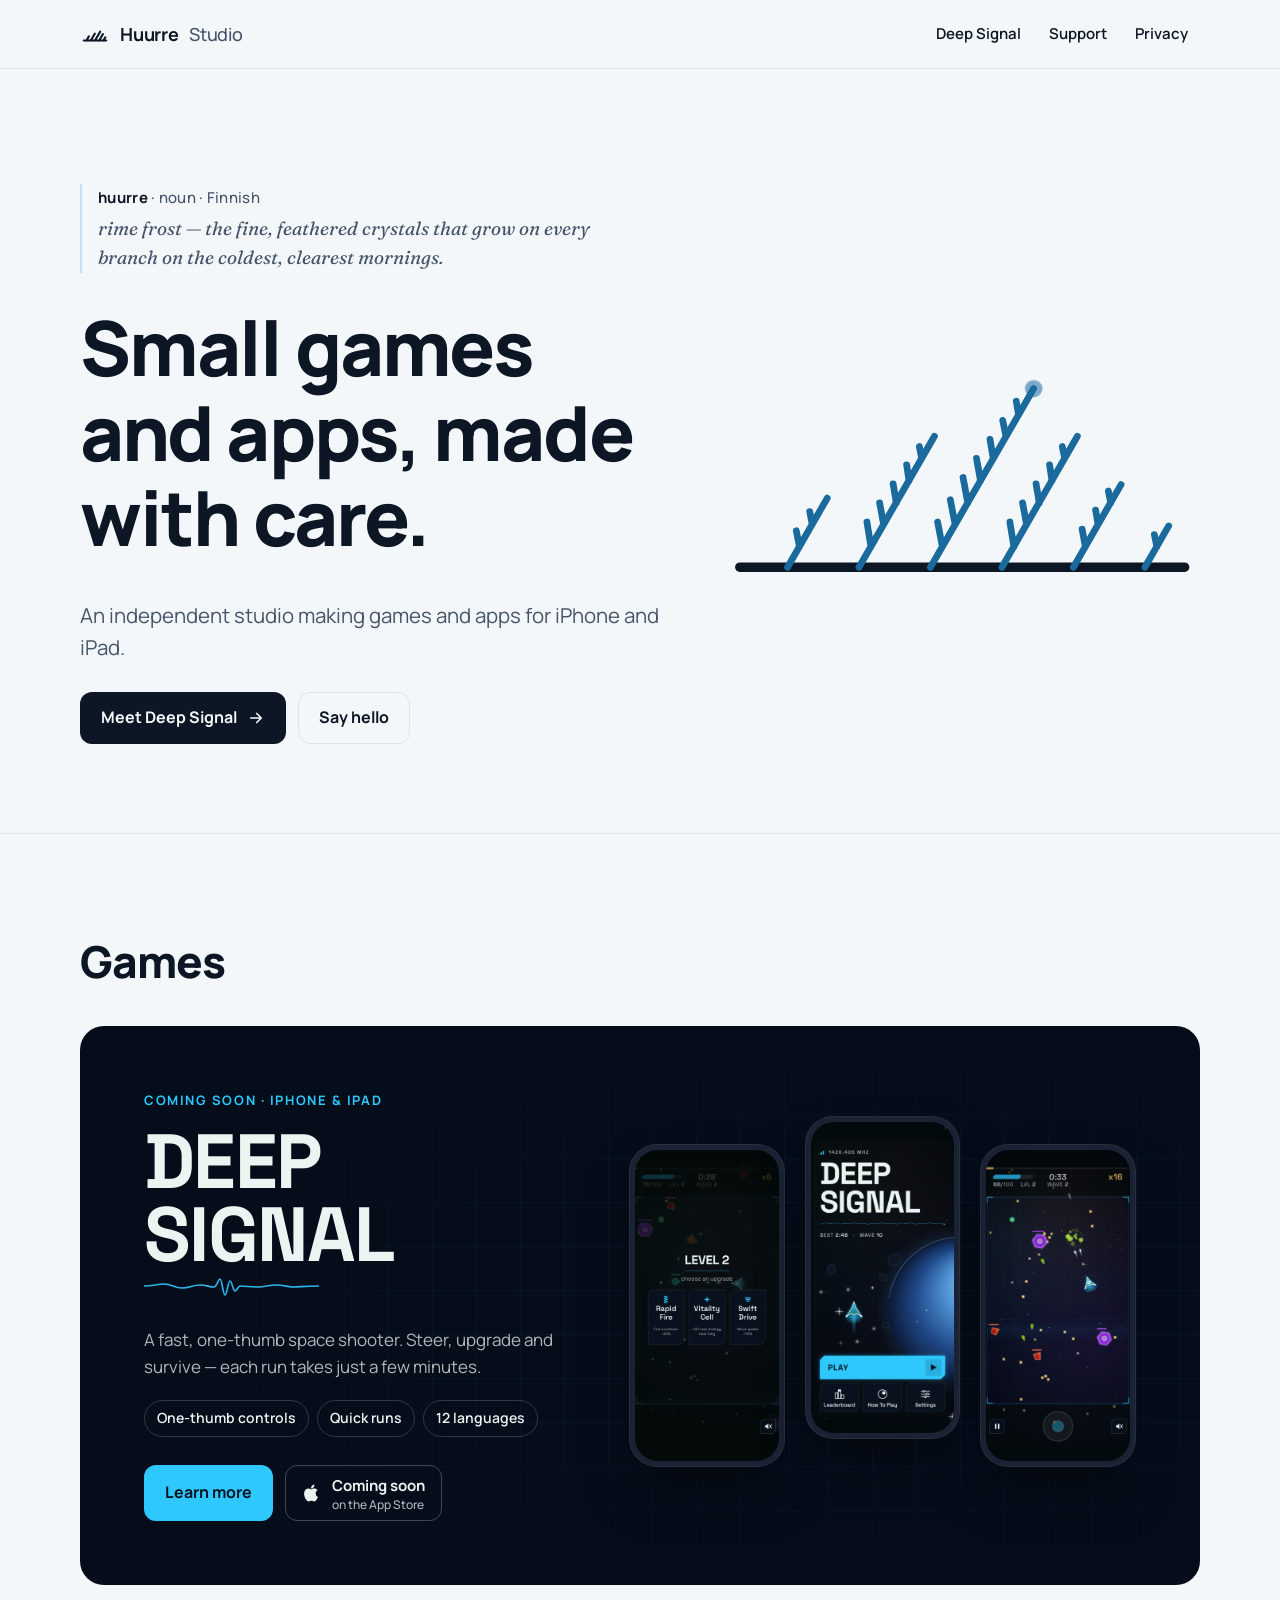
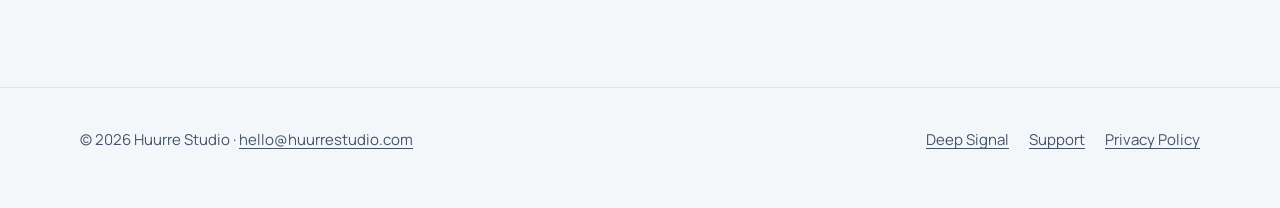
==== index.html @ c137371a "First version of the website." ====
<!doctype html>
<html lang="en">
<head>
<meta charset="utf-8">
<meta name="viewport" content="width=device-width, initial-scale=1">
<title>Huurre Studio — small games and apps, made with care</title>
<meta name="description" content="Huurre Studio is an independent studio making focused, polished games and apps for iPhone and iPad. Our first game, Deep Signal, is coming soon to the App Store.">
<link rel="canonical" href="https://huurrestudio.com/">
<meta property="og:type" content="website">
<meta property="og:title" content="Huurre Studio">
<meta property="og:description" content="Small games and apps, made with care.">
<meta property="og:url" content="https://huurrestudio.com/">
<meta property="og:image" content="https://huurrestudio.com/assets/og-image.png">
<meta name="twitter:card" content="summary_large_image">
<meta name="theme-color" content="#F4F7F9" media="(prefers-color-scheme: light)">
<meta name="theme-color" content="#0A111B" media="(prefers-color-scheme: dark)">
<link rel="icon" href="/favicon.svg" type="image/svg+xml">
<link rel="apple-touch-icon" href="/apple-touch-icon.png">
<link rel="preconnect" href="https://fonts.googleapis.com">
<link rel="preconnect" href="https://fonts.gstatic.com" crossorigin>
<link href="https://fonts.googleapis.com/css2?family=Fraunces:ital,opsz,wght@1,9..144,400&family=Manrope:wght@400;500;600;700;800&family=Space+Grotesk:wght@700&display=swap" rel="stylesheet">
<link rel="stylesheet" href="/assets/site.css">
</head>
<body>
<a class="skip" href="#main">Skip to content</a>

<header class="site-header">
  <div class="wrap">
    <a class="brand" href="/" aria-label="Huurre Studio, home">
      <svg viewBox="0 0 64 64" fill="none" stroke="currentColor" stroke-width="4.5" stroke-linecap="round" aria-hidden="true"><path d="M8 46H56M14 46 19 37M23 46 31.5 31.3M32 46 43 27M41 46 49 32.1M50 46 54 39.1"/></svg>
      Huurre <span>Studio</span>
    </a>
    <nav class="nav" aria-label="Main">
      <a href="/deep-signal/">Deep Signal</a>
      <a href="/support/">Support</a>
      <a href="/privacy/">Privacy</a>
    </nav>
  </div>
</header>

<main id="main">
  <div class="hero">
    <div class="wrap">
      <div>
        <div class="definition">
          <div class="term">huurre <em>· noun · Finnish</em></div>
          <p>rime frost — the fine, feathered crystals that grow on every branch on the coldest, clearest mornings.</p>
        </div>
        <h1>Small games and apps, made with care.</h1>
        <p class="lede">An independent studio making games and apps for iPhone and iPad.</p>
        <div class="btns">
          <a class="btn btn-primary" href="/deep-signal/">Meet Deep Signal
            <svg viewBox="0 0 24 24" fill="none" stroke="currentColor" stroke-width="2.2" stroke-linecap="round" stroke-linejoin="round" aria-hidden="true"><path d="M5 12h14M13 6l6 6-6 6"/></svg>
          </a>
          <a class="btn btn-ghost" href="mailto:hello@huurrestudio.com">Say hello</a>
        </div>
      </div>
      <div class="hero-art" aria-hidden="true">
        <svg viewBox="2 16 60 33" fill="none" stroke-width="0.85" stroke-linecap="round">
          <path class="twig" stroke-width="1.2" d="M4 46H60"/>
          <path class="needle" d="M10 46 15.0 37.3M11.5 43.4 11.1 41.4M13.1 40.6 12.8 39.0"/>
          <path class="needle" d="M19 46 28.5 29.5M20.5 43.4 20.0 40.3M22.1 40.6 21.6 37.9M23.7 37.9 23.3 35.5M25.3 35.1 25.0 33.1M26.9 32.3 26.6 30.8"/>
          <path class="needle" d="M28 46 41.0 23.5M29.5 43.4 28.9 40.3M31.1 40.6 30.5 37.5M32.7 37.9 32.1 34.7M34.3 35.1 33.8 32.3M35.9 32.3 35.5 29.9M37.5 29.5 37.1 27.5M39.1 26.8 38.8 25.1"/>
          <path class="needle" d="M37 46 46.5 29.5M38.5 43.4 38.0 40.3M40.1 40.6 39.6 37.9M41.7 37.9 41.3 35.5M43.3 35.1 43.0 33.1M44.9 32.3 44.6 30.8"/>
          <path class="needle" d="M46 46 52.0 35.6M47.5 43.4 47.1 41.2M49.1 40.6 48.8 38.8M50.7 37.9 50.4 36.4"/>
          <path class="needle" d="M55 46 58.0 40.8M56.5 43.4 56.2 41.9"/>
          <circle class="crystal" cx="41" cy="23.5" r="1.1"/>
        </svg>
      </div>
    </div>
  </div>

  <hr class="rule">

  <section id="games" aria-labelledby="games-title">
    <div class="wrap">
      <div class="section-head">
        <h2 id="games-title">Games</h2>
      </div>

      <article class="ds" aria-labelledby="ds-title">
        <div>
          <p class="eyebrow">Coming soon · iPhone &amp; iPad</p>
          <h3 id="ds-title" class="ds-title">Deep<br>Signal</h3>
          <svg class="trace" viewBox="0 0 180 22" fill="none" stroke="currentColor" stroke-width="1.6" aria-hidden="true"><path d="M0 11c10 0 12-2 20-2s10 4 18 4 10-3 18-3 8 2 14 2c3 0 4-8 6-8s3 16 5 16 3-14 5-14 3 10 5 10 3-5 5-5c6 0 10 1 18 1s10-2 18-2 12 2 18 2 10-1 25-1" opacity=".9"/></svg>
          <p>A fast, one-thumb space shooter. Steer, upgrade and survive — each run takes just a few minutes.</p>
          <ul class="chips" aria-label="Highlights">
            <li>One-thumb controls</li>
            <li>Quick runs</li>
            <li>12 languages</li>
          </ul>
          <div class="btns">
            <a class="btn btn-primary" href="/deep-signal/">Learn more</a>
            <span class="badge-soon" role="note">
              <svg viewBox="0 0 24 24" fill="currentColor" aria-hidden="true"><path d="M16.4 12.6c0-2.6 2.1-3.8 2.2-3.9-1.2-1.8-3.1-2-3.7-2-1.6-.2-3.1.9-3.9.9-.8 0-2-.9-3.4-.9-1.7 0-3.3 1-4.2 2.6-1.8 3.1-.5 7.7 1.3 10.2.9 1.2 1.9 2.6 3.2 2.6 1.3-.1 1.8-.8 3.3-.8 1.6 0 2 .8 3.4.8 1.4 0 2.3-1.3 3.1-2.5 1-1.4 1.4-2.8 1.4-2.9-.1 0-2.7-1-2.7-4.1ZM13.9 5c.7-.9 1.2-2 1.1-3.2-1 0-2.3.7-3 1.6-.7.8-1.2 2-1.1 3.1 1.1.1 2.3-.6 3-1.5Z"/></svg>
              <span>Coming soon<small>on the App Store</small></span>
            </span>
          </div>
        </div>
        <div class="phones">
          <div class="phone"><img src="/assets/deep-signal/upgrade.jpg" width="720" height="1558" alt="Deep Signal level-up screen: choose one of three upgrades — Rapid Fire, Vitality Cell or Swift Drive." loading="lazy"></div>
          <div class="phone"><img src="/assets/deep-signal/menu.jpg" width="720" height="1558" alt="Deep Signal main menu: the title above a glowing signal trace, a ship rising past a blue planet, and a Play button."></div>
          <div class="phone"><img src="/assets/deep-signal/gameplay.jpg" width="720" height="1558" alt="Deep Signal gameplay: the player's ship firing at purple and red enemy ships, with glowing pickups, a x16 combo and the control wheel at the bottom." loading="lazy"></div>
        </div>
      </article>
    </div>
  </section>

</main>

<footer class="site-footer">
  <div class="wrap">
    <p style="margin:0">© 2026 Huurre Studio · <a href="mailto:hello@huurrestudio.com">hello@huurrestudio.com</a></p>
    <nav aria-label="Footer">
      <a href="/deep-signal/">Deep Signal</a>
      <a href="/support/">Support</a>
      <a href="/privacy/">Privacy Policy</a>
    </nav>
  </div>
</footer>
</body>
</html>
---- assets/site.css ----
/* Huurre Studio — shared styles
   Palette: frost paper, night ink, one cold-blue accent. Deep Signal
   sections switch to the game's own night/cyan palette. */

:root {
  --bg: #F4F7F9;
  --surface: #FFFFFF;
  --ink: #0C1624;
  --ink-2: #46546A;       /* ≥ 7:1 on --bg */
  --line: #DCE3EA;
  --accent: #1B6A9E;      /* links & focus, ≥ 5.5:1 on --bg */
  --frost: #BFE3F5;
  --frost-ink: #0C1624;

  --ds-bg: #060D1A;       /* Deep Signal palette */
  --ds-ink: #EAF4F1;
  --ds-dim: rgba(234, 244, 241, 0.74);
  --ds-cyan: #2EC8FF;

  --radius: 14px;
  --wrap: 1120px;
  --font: "Manrope", system-ui, -apple-system, "Segoe UI", sans-serif;
  --serif: "Fraunces", Georgia, serif;
  color-scheme: light;
}
@media (prefers-color-scheme: dark) {
  :root:not([data-theme="light"]) {
    --bg: #0A111B;
    --surface: #111A26;
    --ink: #EEF4F8;
    --ink-2: #A2B0BF;
    --line: #1F2B3A;
    --accent: #8FD0F2;
    --frost: #BFE3F5;
    --frost-ink: #0A111B;
    color-scheme: dark;
  }
}

*, *::before, *::after { box-sizing: border-box; }
html { -webkit-text-size-adjust: 100%; scroll-behavior: smooth; }
@media (prefers-reduced-motion: reduce) { html { scroll-behavior: auto; } }
body {
  margin: 0;
  background: var(--bg);
  color: var(--ink);
  font: 400 17px/1.6 var(--font);
  -webkit-font-smoothing: antialiased;
}
img { max-width: 100%; height: auto; display: block; }
a { color: var(--accent); text-underline-offset: 3px; text-decoration-thickness: 1px; }
a:hover { text-decoration-thickness: 2px; }
:focus-visible { outline: 3px solid var(--accent); outline-offset: 3px; border-radius: 4px; }

.wrap { width: min(var(--wrap), 100% - 40px); margin-inline: auto; }
.skip {
  position: absolute; left: 16px; top: -60px; z-index: 10;
  background: var(--ink); color: var(--bg); padding: 10px 14px; border-radius: 8px;
}
.skip:focus { top: 12px; }

/* ---------- header ---------- */
.site-header { border-bottom: 1px solid var(--line); }
.site-header .wrap { display: flex; align-items: center; justify-content: space-between; gap: 16px; min-height: 68px; }
.brand { display: inline-flex; align-items: center; gap: 10px; color: var(--ink); text-decoration: none; font-weight: 700; letter-spacing: -0.01em; font-size: 18px; }
.brand svg { width: 30px; height: 30px; }
.brand span { font-weight: 500; color: var(--ink-2); }
.nav { display: flex; gap: 4px; flex-wrap: wrap; }
.nav a { color: var(--ink); text-decoration: none; font-weight: 600; font-size: 15px; padding: 10px 12px; border-radius: 10px; }
.nav a:hover { background: var(--line); }
.nav a[aria-current="page"] { color: var(--accent); }
.nav { flex-wrap: nowrap; }
@media (max-width: 560px) { .brand span { display: none; } .nav { gap: 0; } .nav a { padding: 10px 7px; font-size: 14px; white-space: nowrap; } }

/* ---------- type ---------- */
h1, h2, h3 { line-height: 1.12; letter-spacing: -0.025em; margin: 0 0 0.5em; }
h1 { font-size: clamp(40px, 6.4vw, 76px); font-weight: 800; }
h2 { font-size: clamp(30px, 3.8vw, 44px); font-weight: 800; }
h3 { font-size: 20px; font-weight: 700; letter-spacing: -0.01em; }
p { margin: 0 0 1em; }
.lede { font-size: clamp(18px, 1.6vw, 21px); color: var(--ink-2); max-width: 36em; }
.eyebrow { font-size: 13px; font-weight: 700; letter-spacing: 0.12em; text-transform: uppercase; color: var(--ink-2); margin-bottom: 14px; }

/* ---------- buttons ---------- */
.btns { display: flex; flex-wrap: wrap; gap: 12px; margin-top: 28px; }
.btn {
  display: inline-flex; align-items: center; gap: 10px; min-height: 48px;
  padding: 12px 20px; border-radius: 12px; font-weight: 700; font-size: 16px;
  text-decoration: none; border: 1.5px solid transparent;
}
.btn-primary { background: var(--ink); color: var(--bg); }
.btn-primary:hover { background: var(--accent); color: #fff; }
.btn-ghost { border-color: var(--line); color: var(--ink); }
.btn-ghost:hover { border-color: var(--ink-2); }
.btn svg { width: 18px; height: 18px; }

/* ---------- hero ---------- */
.hero { padding: clamp(56px, 9vw, 120px) 0 clamp(48px, 7vw, 96px); position: relative; overflow: hidden; }
.hero .wrap { display: grid; grid-template-columns: 1.25fr 1fr; gap: 48px; align-items: center; }
@media (max-width: 860px) { .hero .wrap { grid-template-columns: 1fr; gap: 32px; } .hero-art { order: -1; max-width: 300px; } }

.definition {
  border-left: 2px solid var(--frost);
  padding: 2px 0 2px 16px; margin-bottom: 32px; max-width: 30em;
}
.definition .term { font-weight: 700; font-size: 15px; letter-spacing: 0.02em; }
.definition .term em { font-style: normal; font-weight: 500; color: var(--ink-2); }
.definition p { font-family: var(--serif); font-style: italic; font-size: 19px; line-height: 1.5; color: var(--ink-2); margin: 4px 0 0; }

.hero-art { color: var(--ink); }
.hero-art svg { width: 100%; height: auto; overflow: visible; }
.hero-art .twig { stroke: currentColor; }
.hero-art .needle { stroke: var(--accent); stroke-dasharray: 120; stroke-dashoffset: 120; animation: grow 1.4s cubic-bezier(.2,.7,.2,1) forwards; }
.hero-art .needle:nth-of-type(2) { animation-delay: .15s; }
.hero-art .needle:nth-of-type(3) { animation-delay: .3s; }
.hero-art .needle:nth-of-type(4) { animation-delay: .45s; }
.hero-art .needle:nth-of-type(5) { animation-delay: .6s; }
.hero-art .needle:nth-of-type(6) { animation-delay: .75s; }
.hero-art .crystal { fill: var(--accent); opacity: 0; animation: appear .8s ease-out 1.4s forwards; }
@keyframes grow { to { stroke-dashoffset: 0; } }
@keyframes appear { to { opacity: .55; } }
@media (prefers-reduced-motion: reduce) {
  .hero-art .needle { animation: none; stroke-dashoffset: 0; }
  .hero-art .crystal { animation: none; opacity: .55; }
}

/* ---------- sections ---------- */
section { padding: clamp(56px, 8vw, 104px) 0; }
.section-head { max-width: 40em; margin-bottom: 40px; }
section.flush-top { padding-top: 0; }
.ds .ds-title { margin: 0; }
.rule { border: 0; border-top: 1px solid var(--line); margin: 0; }

/* ---------- Deep Signal feature (always the game's dark palette) ---------- */
.ds {
  background: var(--ds-bg); color: var(--ds-ink);
  border-radius: 24px; overflow: hidden; position: relative;
  display: grid; grid-template-columns: 1fr 1.1fr; gap: 24px; align-items: center;
  padding: clamp(28px, 5vw, 64px);
  isolation: isolate;
}
.ds::before { /* faint grid like the game's arena */
  content: ""; position: absolute; inset: 0; z-index: -1;
  background-image: linear-gradient(rgba(46,200,255,.05) 1px, transparent 1px), linear-gradient(90deg, rgba(46,200,255,.05) 1px, transparent 1px);
  background-size: 44px 44px;
  mask-image: radial-gradient(ellipse at 70% 50%, #000 30%, transparent 75%);
}
@media (max-width: 860px) { .ds { grid-template-columns: 1fr; } }
.ds .eyebrow { color: var(--ds-cyan); }
.ds h2, .ds h1, .ds .ds-title { font-family: "Space Grotesk", var(--font); text-transform: uppercase; letter-spacing: -0.02em; line-height: .95; font-size: clamp(44px, 6vw, 80px); }
.ds p { color: var(--ds-dim); max-width: 32em; }
.ds a { color: var(--ds-cyan); }
.trace { width: 180px; height: 22px; margin: 4px 0 22px; color: var(--ds-cyan); }
.chips { list-style: none; padding: 0; margin: 20px 0 0; display: flex; flex-wrap: wrap; gap: 8px; }
.chips li { border: 1px solid rgba(234,244,241,.18); padding: 6px 12px; border-radius: 999px; font-size: 14px; font-weight: 600; color: var(--ds-ink); }
.ds .btn-primary { background: var(--ds-cyan); color: #03131F; }
.ds .btn-primary:hover { background: #7fdcff; color: #03131F; }
.ds .btn-ghost { border-color: rgba(234,244,241,.25); color: var(--ds-ink); }
.ds .btn-ghost:hover { border-color: var(--ds-ink); }
.ds :focus-visible { outline-color: var(--ds-cyan); }
.badge-soon {
  display: inline-flex; align-items: center; gap: 10px; min-height: 48px; padding: 8px 16px;
  border-radius: 12px; border: 1.5px solid rgba(234,244,241,.25); color: var(--ds-ink); font-weight: 700; font-size: 15px;
}
.badge-soon svg { width: 20px; height: 20px; }
.badge-soon small { display: block; font-weight: 500; font-size: 12px; color: var(--ds-dim); line-height: 1.2; }

.phones { display: flex; justify-content: center; align-items: flex-end; gap: clamp(8px, 2vw, 20px); padding: 8px 0; }
.phone {
  width: 31%; max-width: 230px; border-radius: 28px; padding: 6px;
  background: #1a2233; box-shadow: 0 30px 60px -20px rgba(0,0,0,.6), 0 0 0 1px rgba(255,255,255,.06) inset;
}
.phone img { border-radius: 23px; aspect-ratio: 1170 / 2532; object-fit: cover; }
.phone:nth-child(2) { transform: translateY(-28px); }
@media (max-width: 480px) { .phone { border-radius: 18px; padding: 4px; } .phone img { border-radius: 15px; } }

/* ---------- principles ---------- */
.grid-3 { display: grid; grid-template-columns: repeat(3, 1fr); gap: 20px; }
@media (max-width: 860px) { .grid-3 { grid-template-columns: 1fr; } }
.card { background: var(--surface); border: 1px solid var(--line); border-radius: var(--radius); padding: 28px; }
.card .num { font-weight: 800; font-size: 14px; color: var(--accent); letter-spacing: .08em; margin-bottom: 18px; display: block; }
.card p { color: var(--ink-2); margin: 0; }

/* ---------- long-form documents (privacy, support) ---------- */
.doc { padding: clamp(40px, 6vw, 80px) 0 96px; }
.doc .wrap { max-width: 720px; }
.toc { position: sticky; top: 24px; align-self: start; font-size: 15px; }
.toc p { font-weight: 700; margin-bottom: 8px; }
.toc ol { list-style: none; padding: 0; margin: 0; border-left: 1px solid var(--line); }
.toc a { display: block; padding: 5px 0 5px 14px; color: var(--ink-2); text-decoration: none; }
.toc a:hover { color: var(--ink); }
.side { position: sticky; top: 24px; align-self: start; }
.side > p { font-weight: 700; margin-bottom: 8px; }
@media (max-width: 860px) { .toc, .side { position: static; } }
.prose { max-width: 42em; }
.prose h1 { font-size: clamp(36px, 5vw, 56px); }
.prose h2 { font-size: 26px; margin-top: 2.2em; scroll-margin-top: 24px; }
.prose h3 { margin-top: 1.6em; }
.prose ul { padding-left: 1.2em; }
.prose li { margin-bottom: .4em; }
.prose table { width: 100%; border-collapse: collapse; font-size: 15px; margin: 1em 0 1.5em; }
.prose th, .prose td { text-align: left; vertical-align: top; padding: 10px 12px; border-bottom: 1px solid var(--line); }
.prose th { font-weight: 700; }
.prose .meta { color: var(--ink-2); font-size: 15px; }
.note { background: var(--surface); border: 1px solid var(--line); border-left: 3px solid var(--accent); border-radius: 10px; padding: 16px 18px; margin: 1.2em 0; }
.table-scroll { overflow-x: auto; }

/* FAQ */
.faq details { border-bottom: 1px solid var(--line); }
.faq summary {
  cursor: pointer; list-style: none; font-weight: 700; font-size: 18px; padding: 18px 36px 18px 0; position: relative;
}
.faq summary::-webkit-details-marker { display: none; }
.faq summary::after {
  content: ""; position: absolute; right: 6px; top: 50%; width: 10px; height: 10px;
  border-right: 2px solid var(--ink-2); border-bottom: 2px solid var(--ink-2);
  transform: translateY(-70%) rotate(45deg); transition: transform .2s;
}
.faq details[open] summary::after { transform: translateY(-30%) rotate(-135deg); }
.faq details > div { padding: 0 0 18px; color: var(--ink-2); }
@media (prefers-reduced-motion: reduce) { .faq summary::after { transition: none; } }

/* ---------- footer ---------- */
.site-footer { border-top: 1px solid var(--line); padding: 40px 0 56px; font-size: 15px; color: var(--ink-2); }
.site-footer .wrap { display: flex; flex-wrap: wrap; gap: 20px 40px; justify-content: space-between; align-items: center; }
.site-footer nav { display: flex; flex-wrap: wrap; gap: 8px 20px; }
.site-footer a { color: var(--ink-2); }
.site-footer a:hover { color: var(--ink); }

/* Placeholders the owner must fill in before publishing */
mark.todo { background: #FFE58A; color: #3A2E00; padding: 0 4px; border-radius: 4px; font-weight: 600; }

.page-top { padding-top: clamp(24px, 4vw, 48px); }
.small-print { margin-top: 28px; color: var(--ink-2); font-size: 15px; }
.card h3 { margin-bottom: .3em; }

.email-btn { margin: 0 0 40px; }
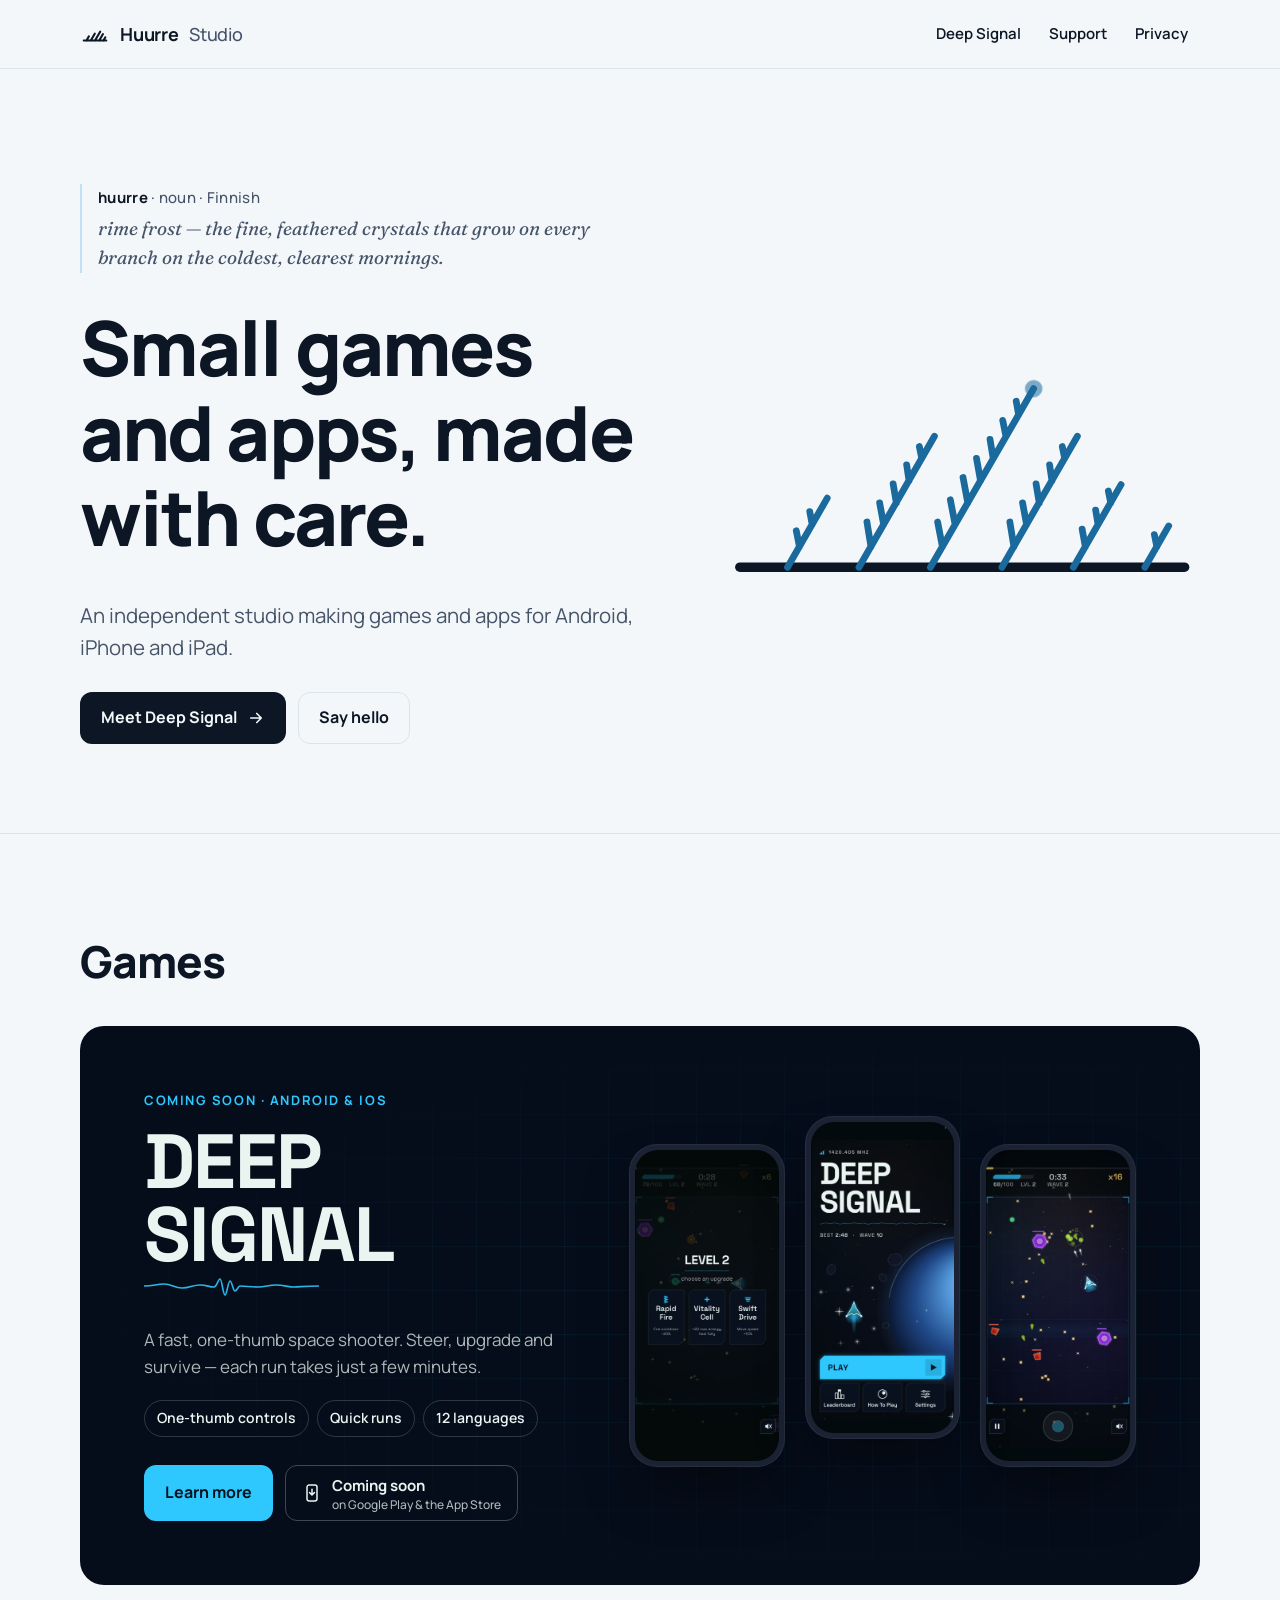
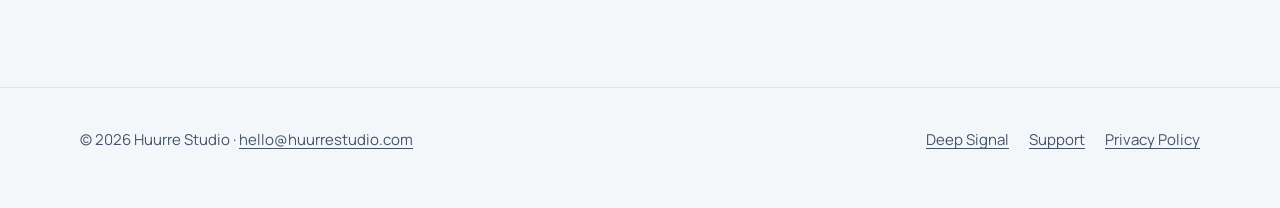
==== commit 46557fce: "Updating index.html" ====
--- a/index.html
+++ b/index.html
@@ -4,7 +4,7 @@
 <meta charset="utf-8">
 <meta name="viewport" content="width=device-width, initial-scale=1">
 <title>Huurre Studio — small games and apps, made with care</title>
-<meta name="description" content="Huurre Studio is an independent studio making focused, polished games and apps for iPhone and iPad. Our first game, Deep Signal, is coming soon to the App Store.">
+<meta name="description" content="Huurre Studio is an independent studio making focused, polished games and apps for Android, iPhone and iPad. Our first game, Deep Signal, is coming soon to Google Play and the App Store.">
 <link rel="canonical" href="https://huurrestudio.com/">
 <meta property="og:type" content="website">
 <meta property="og:title" content="Huurre Studio">
@@ -47,7 +47,7 @@
           <p>rime frost — the fine, feathered crystals that grow on every branch on the coldest, clearest mornings.</p>
         </div>
         <h1>Small games and apps, made with care.</h1>
-        <p class="lede">An independent studio making games and apps for iPhone and iPad.</p>
+        <p class="lede">An independent studio making games and apps for Android, iPhone and iPad.</p>
         <div class="btns">
           <a class="btn btn-primary" href="/deep-signal/">Meet Deep Signal
             <svg viewBox="0 0 24 24" fill="none" stroke="currentColor" stroke-width="2.2" stroke-linecap="round" stroke-linejoin="round" aria-hidden="true"><path d="M5 12h14M13 6l6 6-6 6"/></svg>
@@ -80,7 +80,7 @@
 
       <article class="ds" aria-labelledby="ds-title">
         <div>
-          <p class="eyebrow">Coming soon · iPhone &amp; iPad</p>
+          <p class="eyebrow">Coming soon · Android &amp; iOS</p>
           <h3 id="ds-title" class="ds-title">Deep<br>Signal</h3>
           <svg class="trace" viewBox="0 0 180 22" fill="none" stroke="currentColor" stroke-width="1.6" aria-hidden="true"><path d="M0 11c10 0 12-2 20-2s10 4 18 4 10-3 18-3 8 2 14 2c3 0 4-8 6-8s3 16 5 16 3-14 5-14 3 10 5 10 3-5 5-5c6 0 10 1 18 1s10-2 18-2 12 2 18 2 10-1 25-1" opacity=".9"/></svg>
           <p>A fast, one-thumb space shooter. Steer, upgrade and survive — each run takes just a few minutes.</p>
@@ -92,8 +92,8 @@
           <div class="btns">
             <a class="btn btn-primary" href="/deep-signal/">Learn more</a>
             <span class="badge-soon" role="note">
-              <svg viewBox="0 0 24 24" fill="currentColor" aria-hidden="true"><path d="M16.4 12.6c0-2.6 2.1-3.8 2.2-3.9-1.2-1.8-3.1-2-3.7-2-1.6-.2-3.1.9-3.9.9-.8 0-2-.9-3.4-.9-1.7 0-3.3 1-4.2 2.6-1.8 3.1-.5 7.7 1.3 10.2.9 1.2 1.9 2.6 3.2 2.6 1.3-.1 1.8-.8 3.3-.8 1.6 0 2 .8 3.4.8 1.4 0 2.3-1.3 3.1-2.5 1-1.4 1.4-2.8 1.4-2.9-.1 0-2.7-1-2.7-4.1ZM13.9 5c.7-.9 1.2-2 1.1-3.2-1 0-2.3.7-3 1.6-.7.8-1.2 2-1.1 3.1 1.1.1 2.3-.6 3-1.5Z"/></svg>
-              <span>Coming soon<small>on the App Store</small></span>
+              <svg viewBox="0 0 24 24" fill="none" stroke="currentColor" stroke-width="1.8" stroke-linecap="round" stroke-linejoin="round" aria-hidden="true"><rect x="6" y="2.5" width="12" height="19" rx="2.5"/><path d="M12 7.5v7M9 11.5l3 3 3-3"/></svg>
+              <span>Coming soon<small>on Google Play &amp; the App Store</small></span>
             </span>
           </div>
         </div>
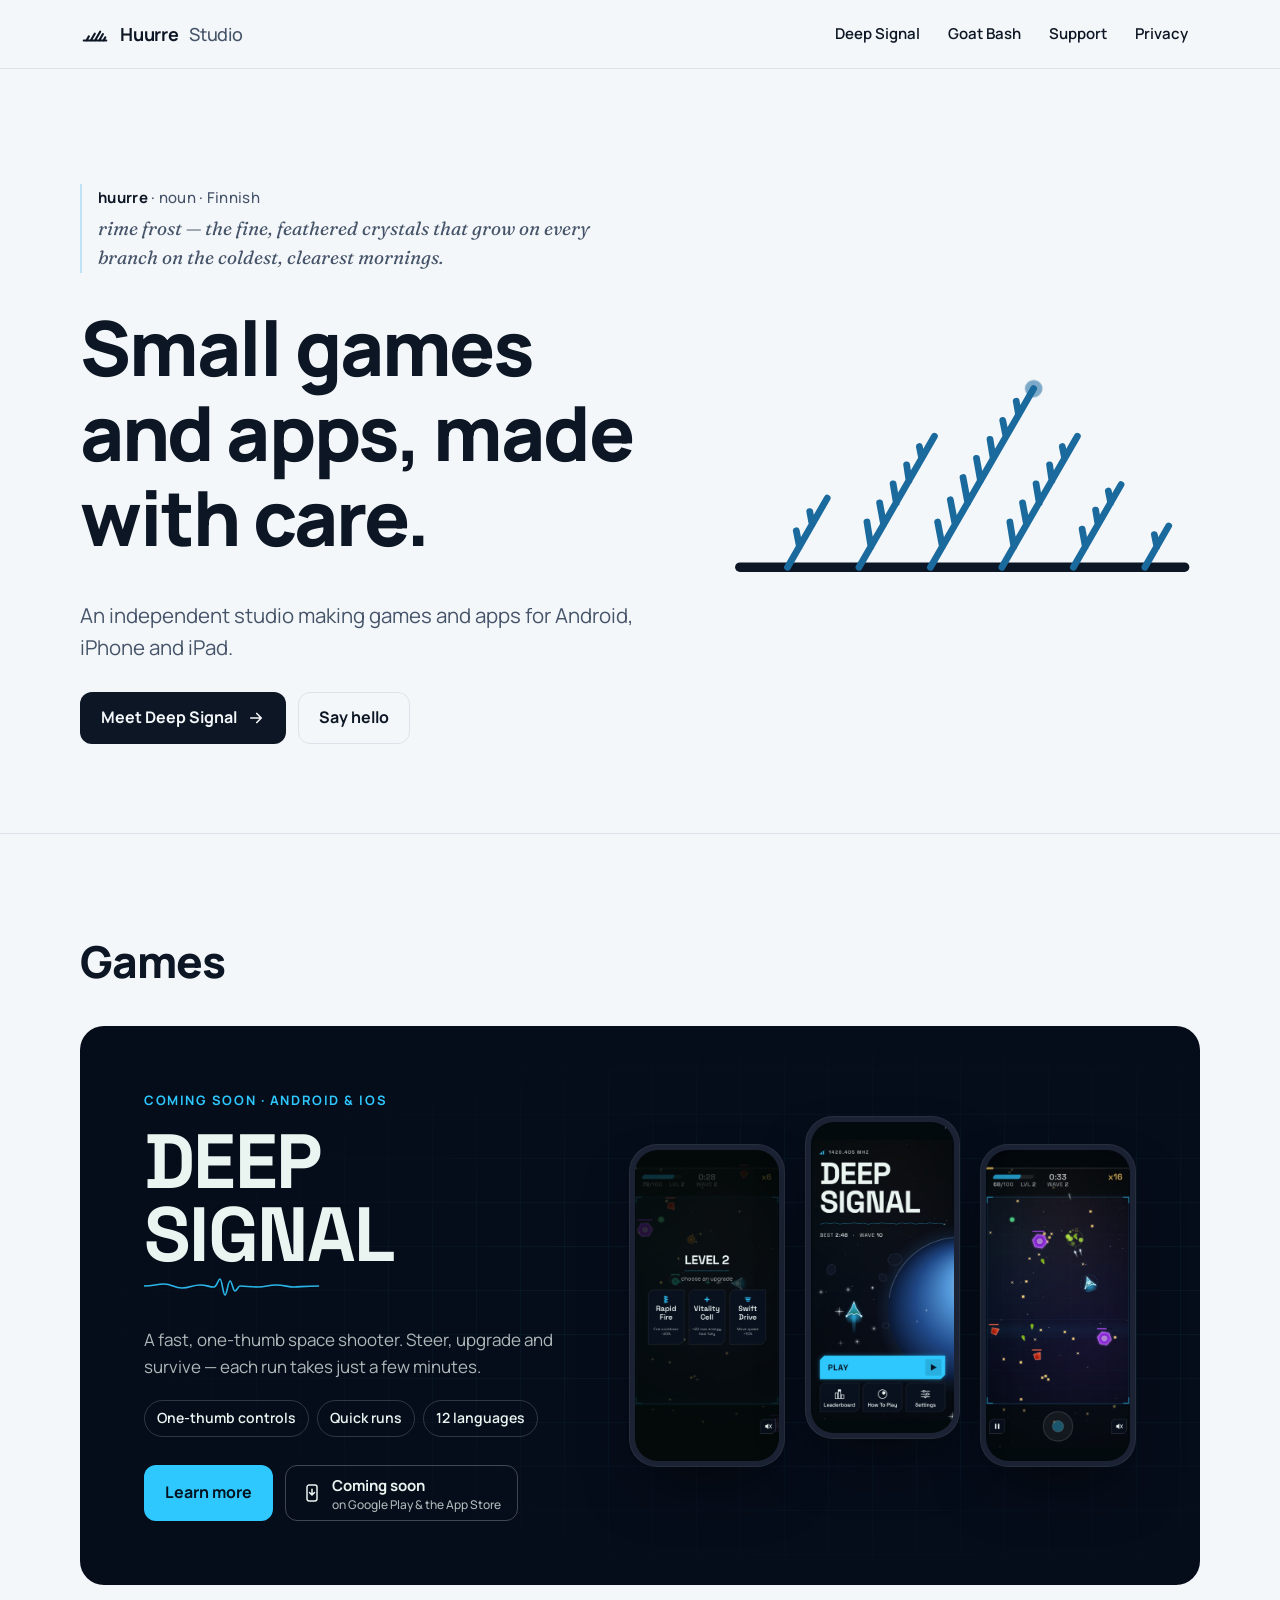
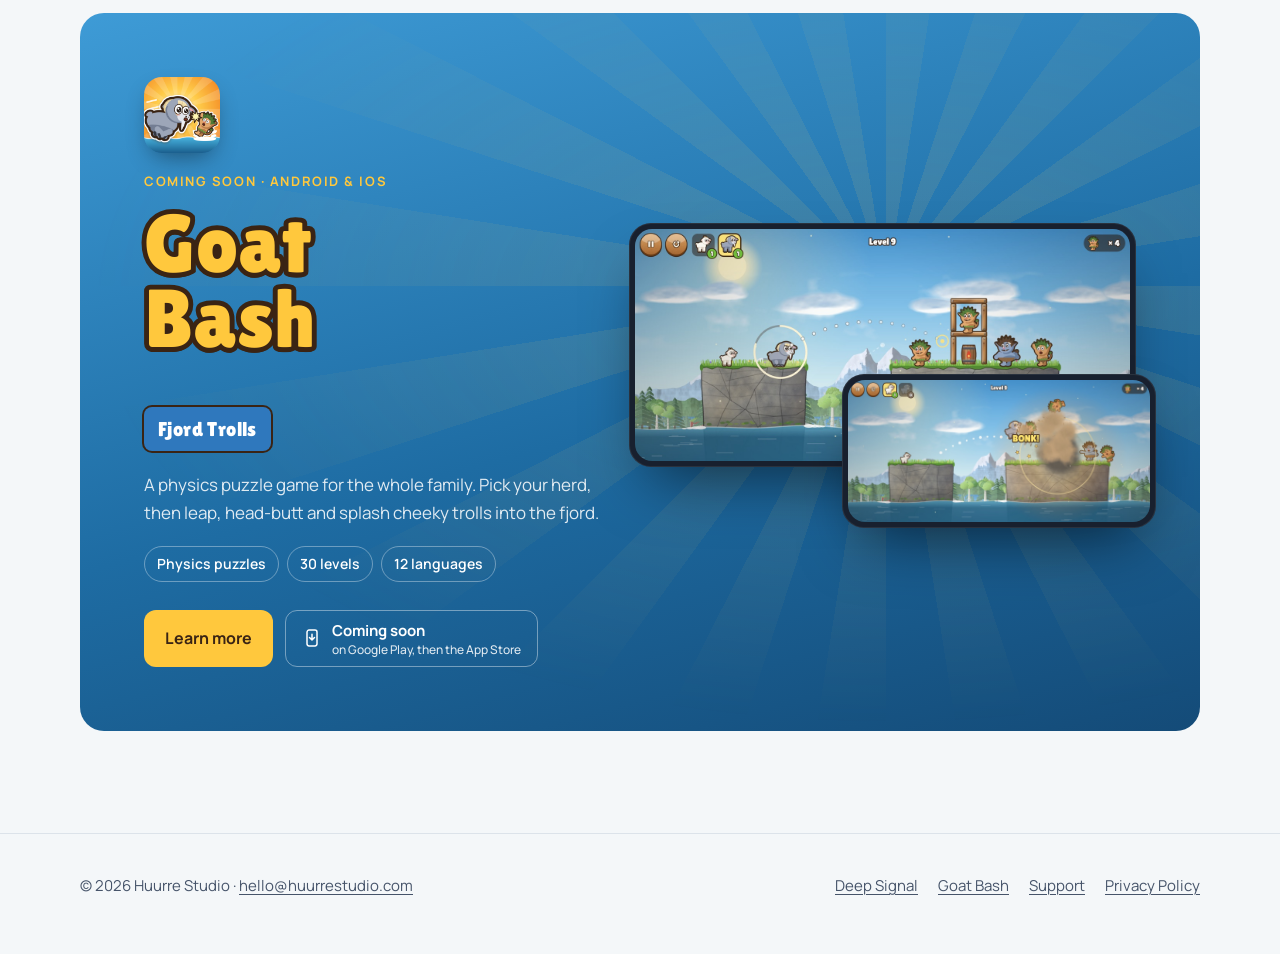
==== commit f9a7ce79: "Website update" ====
--- a/index.html
+++ b/index.html
@@ -18,7 +18,7 @@
 <link rel="apple-touch-icon" href="/apple-touch-icon.png">
 <link rel="preconnect" href="https://fonts.googleapis.com">
 <link rel="preconnect" href="https://fonts.gstatic.com" crossorigin>
-<link href="https://fonts.googleapis.com/css2?family=Fraunces:ital,opsz,wght@1,9..144,400&family=Manrope:wght@400;500;600;700;800&family=Space+Grotesk:wght@700&display=swap" rel="stylesheet">
+<link href="https://fonts.googleapis.com/css2?family=Fraunces:ital,opsz,wght@1,9..144,400&family=Lilita+One&family=Manrope:wght@400;500;600;700;800&family=Space+Grotesk:wght@700&display=swap" rel="stylesheet">
 <link rel="stylesheet" href="/assets/site.css">
 </head>
 <body>
@@ -32,6 +32,7 @@
     </a>
     <nav class="nav" aria-label="Main">
       <a href="/deep-signal/">Deep Signal</a>
+      <a href="/goat-bash/">Goat Bash</a>
       <a href="/support/">Support</a>
       <a href="/privacy/">Privacy</a>
     </nav>
@@ -103,6 +104,32 @@
           <div class="phone"><img src="/assets/deep-signal/gameplay.jpg" width="720" height="1558" alt="Deep Signal gameplay: the player's ship firing at purple and red enemy ships, with glowing pickups, a x16 combo and the control wheel at the bottom." loading="lazy"></div>
         </div>
       </article>
+
+      <article class="ds gb" aria-labelledby="gb-title" style="margin-top:28px">
+        <div>
+          <img class="gb-icon" src="/assets/goat-bash/icon.png" width="256" height="256" alt="" loading="lazy">
+          <p class="eyebrow">Coming soon · Android &amp; iOS</p>
+          <h3 id="gb-title" class="gb-title">Goat<br>Bash</h3>
+          <span class="gb-sub">Fjord Trolls</span>
+          <p>A physics puzzle game for the whole family. Pick your herd, then leap, head-butt and splash cheeky trolls into the fjord.</p>
+          <ul class="chips" aria-label="Highlights">
+            <li>Physics puzzles</li>
+            <li>30 levels</li>
+            <li>12 languages</li>
+          </ul>
+          <div class="btns">
+            <a class="btn btn-primary" href="/goat-bash/">Learn more</a>
+            <span class="badge-soon" role="note">
+              <svg viewBox="0 0 24 24" fill="none" stroke="currentColor" stroke-width="1.8" stroke-linecap="round" stroke-linejoin="round" aria-hidden="true"><rect x="6" y="2.5" width="12" height="19" rx="2.5"/><path d="M12 7.5v7M9 11.5l3 3 3-3"/></svg>
+              <span>Coming soon<small>on Google Play, then the App Store</small></span>
+            </span>
+          </div>
+        </div>
+        <div class="lands">
+          <div class="land"><img src="/assets/goat-bash/aim.jpg" width="1280" height="600" alt="Goat Bash: Big Billy aims a leap at a wooden tower full of trolls, with a dotted arc showing the jump." loading="lazy"></div>
+          <div class="land"><img src="/assets/goat-bash/action.jpg" width="1280" height="600" alt="Goat Bash: a BONK! and an exploding barrel send trolls flying towards the water." loading="lazy"></div>
+        </div>
+      </article>
     </div>
   </section>
 
@@ -113,6 +140,7 @@
     <p style="margin:0">© 2026 Huurre Studio · <a href="mailto:hello@huurrestudio.com">hello@huurrestudio.com</a></p>
     <nav aria-label="Footer">
       <a href="/deep-signal/">Deep Signal</a>
+      <a href="/goat-bash/">Goat Bash</a>
       <a href="/support/">Support</a>
       <a href="/privacy/">Privacy Policy</a>
     </nav>
--- a/assets/site.css
+++ b/assets/site.css
@@ -71,6 +71,12 @@
 .nav a[aria-current="page"] { color: var(--accent); }
 .nav { flex-wrap: nowrap; }
 @media (max-width: 560px) { .brand span { display: none; } .nav { gap: 0; } .nav a { padding: 10px 7px; font-size: 14px; white-space: nowrap; } }
+/* with four links, small phones put the menu on its own row under the logo */
+@media (max-width: 480px) {
+  .site-header .wrap { flex-wrap: wrap; row-gap: 0; padding: 6px 0; }
+  .brand span { display: inline; }
+  .nav { width: calc(100% + 14px); margin: 0 -7px; justify-content: space-between; }
+}
 
 /* ---------- type ---------- */
 h1, h2, h3 { line-height: 1.12; letter-spacing: -0.025em; margin: 0 0 0.5em; }
@@ -235,3 +241,40 @@
 .card h3 { margin-bottom: .3em; }
 
 .email-btn { margin: 0 0 40px; }
+
+/* ---------- Goat Bash feature (the game's fjord blue and sunny gold) ---------- */
+.gb {
+  --gb-gold: #FFC83D; --gb-ink: #FFFFFF; --gb-dim: rgba(255,255,255,.86);
+  background: linear-gradient(165deg, #3E9BD6 0%, #1E6CA3 55%, #144B78 100%); color: var(--gb-ink);
+}
+.gb::before { /* soft sunburst behind the screenshots */
+  background-image: repeating-conic-gradient(from 0deg at 72% 38%, rgba(255,214,110,.10) 0deg 9deg, transparent 9deg 18deg);
+  background-size: auto; mask-image: radial-gradient(ellipse at 72% 40%, #000 20%, transparent 70%);
+}
+.gb .eyebrow { color: var(--gb-gold); }
+.gb h1, .gb h2, .gb .gb-title {
+  font-family: "Lilita One", var(--font); text-transform: none; letter-spacing: .01em; line-height: .92;
+  font-size: clamp(48px, 6.4vw, 88px); color: var(--gb-gold); font-weight: 400;
+  -webkit-text-stroke: .12em #3A2414; paint-order: stroke fill; text-shadow: 0 .06em 0 #3A2414;
+}
+.gb .gb-sub { display: inline-block; margin: 10px 0 20px; padding: 6px 14px; border-radius: 8px; background: #2F78BD;
+  box-shadow: 0 0 0 2px #3A2414; font-family: "Lilita One", var(--font); font-size: 20px; letter-spacing: .02em; color: #fff; }
+.gb p { color: var(--gb-dim); }
+.gb a { color: var(--gb-gold); }
+.gb .chips li { border-color: rgba(255,255,255,.35); color: var(--gb-ink); }
+.gb .btn-primary { background: var(--gb-gold); color: #3A2414; }
+.gb .btn-primary:hover { background: #FFDB75; color: #3A2414; }
+.gb .badge-soon { border-color: rgba(255,255,255,.4); color: var(--gb-ink); }
+.gb .badge-soon small { color: var(--gb-dim); }
+.gb :focus-visible { outline-color: var(--gb-gold); }
+.gb-icon { width: 76px; height: 76px; border-radius: 18px; box-shadow: 0 10px 24px -8px rgba(0,0,0,.45); margin-bottom: 18px; }
+
+/* landscape screenshots in phone frames: one large, one overlapping below */
+.lands { position: relative; padding: 8px 0 12%; }
+.land {
+  border-radius: 22px; padding: 6px; background: #18202e;
+  box-shadow: 0 30px 60px -20px rgba(0,0,0,.55), 0 0 0 1px rgba(255,255,255,.08) inset;
+}
+.land img { border-radius: 17px; aspect-ratio: 1280 / 600; object-fit: cover; }
+.land + .land { position: absolute; width: 62%; right: -4%; bottom: 0; }
+@media (max-width: 480px) { .land { border-radius: 16px; padding: 4px; } .land img { border-radius: 12px; } .land + .land { display: none; } .lands { padding-bottom: 0; } }
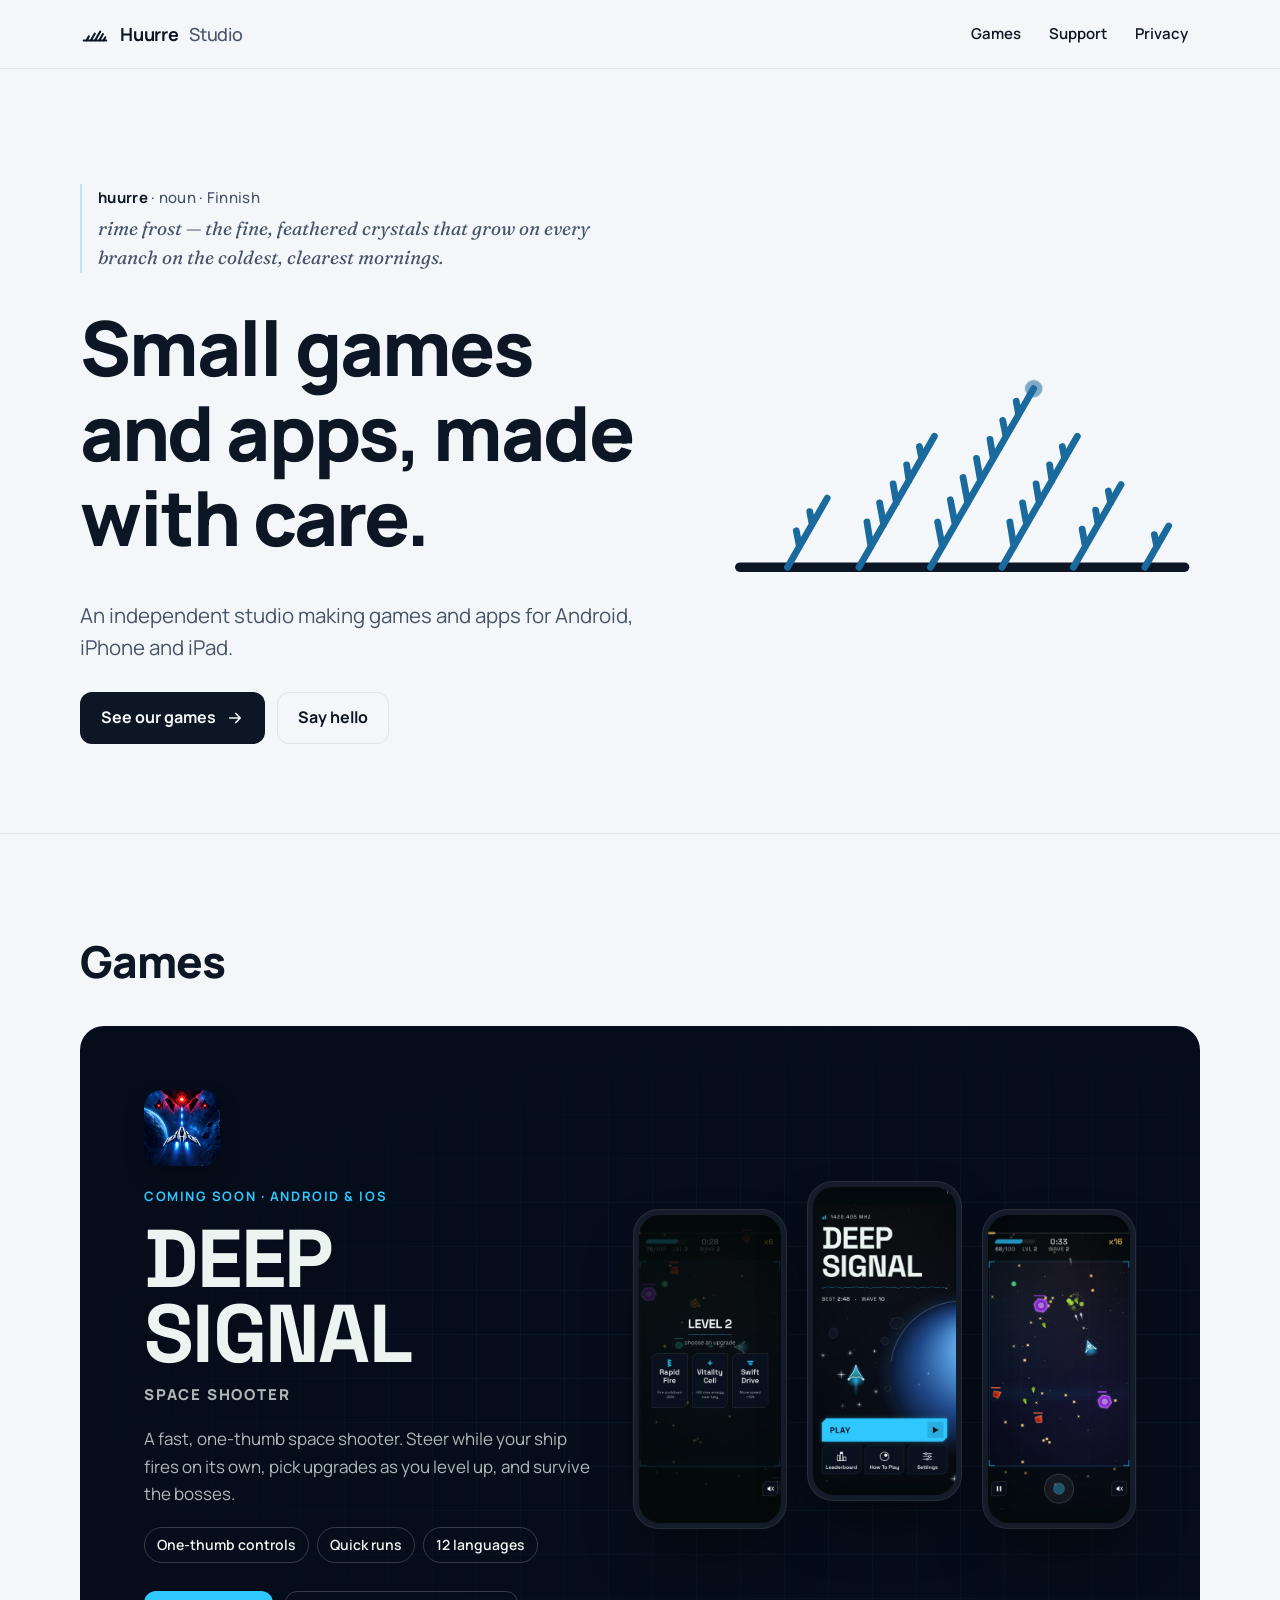
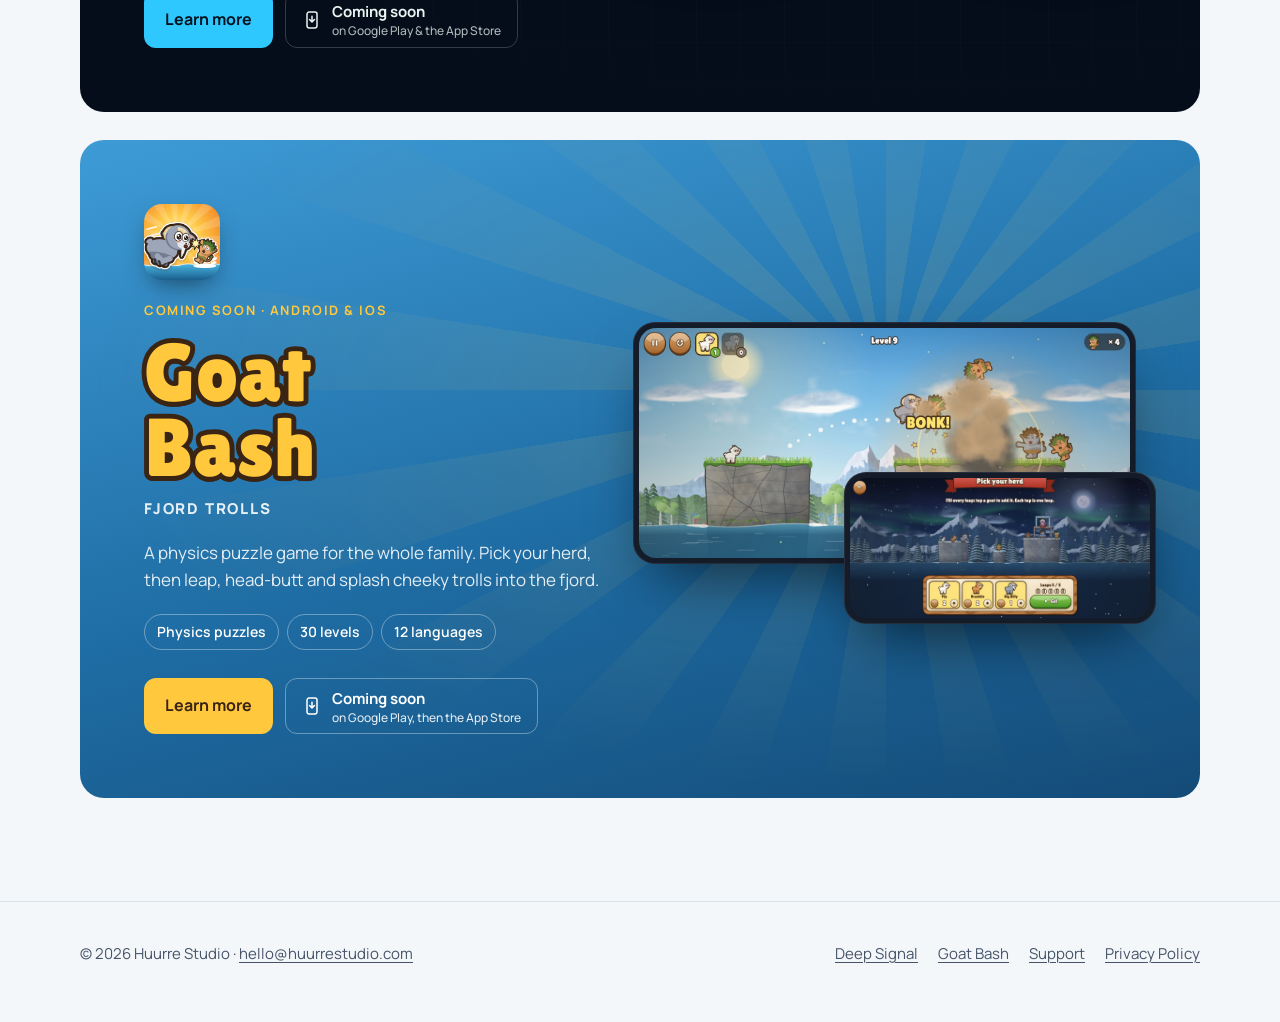
==== commit b2574508: "Website update" ====
--- a/index.html
+++ b/index.html
@@ -4,12 +4,11 @@
 <meta charset="utf-8">
 <meta name="viewport" content="width=device-width, initial-scale=1">
 <title>Huurre Studio — small games and apps, made with care</title>
-<meta name="description" content="Huurre Studio is an independent studio making focused, polished games and apps for Android, iPhone and iPad. Our first game, Deep Signal, is coming soon to Google Play and the App Store.">
+<meta name="description" content="Huurre Studio is an independent studio making games and apps for Android, iPhone and iPad.">
 <link rel="canonical" href="https://huurrestudio.com/">
 <meta property="og:type" content="website">
-<meta property="og:title" content="Huurre Studio">
-<meta property="og:description" content="Small games and apps, made with care.">
-<meta property="og:url" content="https://huurrestudio.com/">
+<meta property="og:title" content="Huurre Studio — small games and apps, made with care">
+<meta property="og:description" content="Huurre Studio is an independent studio making games and apps for Android, iPhone and iPad.">
 <meta property="og:image" content="https://huurrestudio.com/assets/og-image.png">
 <meta name="twitter:card" content="summary_large_image">
 <meta name="theme-color" content="#F4F7F9" media="(prefers-color-scheme: light)">
@@ -20,8 +19,7 @@
 <link rel="preconnect" href="https://fonts.gstatic.com" crossorigin>
 <link href="https://fonts.googleapis.com/css2?family=Fraunces:ital,opsz,wght@1,9..144,400&family=Lilita+One&family=Manrope:wght@400;500;600;700;800&family=Space+Grotesk:wght@700&display=swap" rel="stylesheet">
 <link rel="stylesheet" href="/assets/site.css">
-</head>
-<body>
+</head><body>
 <a class="skip" href="#main">Skip to content</a>
 
 <header class="site-header">
@@ -31,8 +29,7 @@
       Huurre <span>Studio</span>
     </a>
     <nav class="nav" aria-label="Main">
-      <a href="/deep-signal/">Deep Signal</a>
-      <a href="/goat-bash/">Goat Bash</a>
+      <a href="/#games">Games</a>
       <a href="/support/">Support</a>
       <a href="/privacy/">Privacy</a>
     </nav>
@@ -50,7 +47,7 @@
         <h1>Small games and apps, made with care.</h1>
         <p class="lede">An independent studio making games and apps for Android, iPhone and iPad.</p>
         <div class="btns">
-          <a class="btn btn-primary" href="/deep-signal/">Meet Deep Signal
+          <a class="btn btn-primary" href="#games">See our games
             <svg viewBox="0 0 24 24" fill="none" stroke="currentColor" stroke-width="2.2" stroke-linecap="round" stroke-linejoin="round" aria-hidden="true"><path d="M5 12h14M13 6l6 6-6 6"/></svg>
           </a>
           <a class="btn btn-ghost" href="mailto:hello@huurrestudio.com">Say hello</a>
@@ -78,61 +75,48 @@
       <div class="section-head">
         <h2 id="games-title">Games</h2>
       </div>
-
-      <article class="ds" aria-labelledby="ds-title">
-        <div>
+      <div class="game-list">
+      <article class="game game--deep-signal" aria-labelledby="deep-signal-title">
+        <div class="game-text">
+          <img class="game-icon" src="/assets/deep-signal/icon.png" width="256" height="256" alt="">
           <p class="eyebrow">Coming soon · Android &amp; iOS</p>
-          <h3 id="ds-title" class="ds-title">Deep<br>Signal</h3>
-          <svg class="trace" viewBox="0 0 180 22" fill="none" stroke="currentColor" stroke-width="1.6" aria-hidden="true"><path d="M0 11c10 0 12-2 20-2s10 4 18 4 10-3 18-3 8 2 14 2c3 0 4-8 6-8s3 16 5 16 3-14 5-14 3 10 5 10 3-5 5-5c6 0 10 1 18 1s10-2 18-2 12 2 18 2 10-1 25-1" opacity=".9"/></svg>
-          <p>A fast, one-thumb space shooter. Steer, upgrade and survive — each run takes just a few minutes.</p>
-          <ul class="chips" aria-label="Highlights">
-            <li>One-thumb controls</li>
-            <li>Quick runs</li>
-            <li>12 languages</li>
-          </ul>
+          <h3 id="deep-signal-title" class="game-title">Deep<br>Signal</h3>
+          <p class="game-sub">Space Shooter</p>
+          <p class="game-summary">A fast, one-thumb space shooter. Steer while your ship fires on its own, pick upgrades as you level up, and survive the bosses.</p>
+          <ul class="chips" aria-label="Highlights"><li>One-thumb controls</li><li>Quick runs</li><li>12 languages</li></ul>
           <div class="btns">
             <a class="btn btn-primary" href="/deep-signal/">Learn more</a>
-            <span class="badge-soon" role="note">
-              <svg viewBox="0 0 24 24" fill="none" stroke="currentColor" stroke-width="1.8" stroke-linecap="round" stroke-linejoin="round" aria-hidden="true"><rect x="6" y="2.5" width="12" height="19" rx="2.5"/><path d="M12 7.5v7M9 11.5l3 3 3-3"/></svg>
-              <span>Coming soon<small>on Google Play &amp; the App Store</small></span>
-            </span>
+            <span class="badge-soon" role="note"><svg viewBox="0 0 24 24" fill="none" stroke="currentColor" stroke-width="1.8" stroke-linecap="round" stroke-linejoin="round" aria-hidden="true"><rect x="6" y="2.5" width="12" height="19" rx="2.5"/><path d="M12 7.5v7M9 11.5l3 3 3-3"/></svg><span>Coming soon<small>on Google Play &amp; the App Store</small></span></span>
           </div>
         </div>
-        <div class="phones">
-          <div class="phone"><img src="/assets/deep-signal/upgrade.jpg" width="720" height="1558" alt="Deep Signal level-up screen: choose one of three upgrades — Rapid Fire, Vitality Cell or Swift Drive." loading="lazy"></div>
-          <div class="phone"><img src="/assets/deep-signal/menu.jpg" width="720" height="1558" alt="Deep Signal main menu: the title above a glowing signal trace, a ship rising past a blue planet, and a Play button."></div>
-          <div class="phone"><img src="/assets/deep-signal/gameplay.jpg" width="720" height="1558" alt="Deep Signal gameplay: the player's ship firing at purple and red enemy ships, with glowing pickups, a x16 combo and the control wheel at the bottom." loading="lazy"></div>
+        <div class="shots shots--portrait">
+          <div class="shot"><img src="/assets/deep-signal/upgrade.jpg" width="720" height="1558" alt="Deep Signal level-up screen: choose one of three upgrades — Rapid Fire, Vitality Cell or Swift Drive."></div>
+          <div class="shot"><img src="/assets/deep-signal/menu.jpg" width="720" height="1558" alt="Deep Signal main menu: the title above a glowing signal trace, a ship rising past a blue planet, and a Play button." loading="lazy"></div>
+          <div class="shot"><img src="/assets/deep-signal/gameplay.jpg" width="720" height="1558" alt="Deep Signal gameplay: the player&#x27;s ship firing at purple and red enemy ships, with glowing pickups and a x16 combo." loading="lazy"></div>
         </div>
       </article>
 
-      <article class="ds gb" aria-labelledby="gb-title" style="margin-top:28px">
-        <div>
-          <img class="gb-icon" src="/assets/goat-bash/icon.png" width="256" height="256" alt="" loading="lazy">
+      <article class="game game--goat-bash" aria-labelledby="goat-bash-title">
+        <div class="game-text">
+          <img class="game-icon" src="/assets/goat-bash/icon.png" width="256" height="256" alt="">
           <p class="eyebrow">Coming soon · Android &amp; iOS</p>
-          <h3 id="gb-title" class="gb-title">Goat<br>Bash</h3>
-          <span class="gb-sub">Fjord Trolls</span>
-          <p>A physics puzzle game for the whole family. Pick your herd, then leap, head-butt and splash cheeky trolls into the fjord.</p>
-          <ul class="chips" aria-label="Highlights">
-            <li>Physics puzzles</li>
-            <li>30 levels</li>
-            <li>12 languages</li>
-          </ul>
+          <h3 id="goat-bash-title" class="game-title">Goat<br>Bash</h3>
+          <p class="game-sub">Fjord Trolls</p>
+          <p class="game-summary">A physics puzzle game for the whole family. Pick your herd, then leap, head-butt and splash cheeky trolls into the fjord.</p>
+          <ul class="chips" aria-label="Highlights"><li>Physics puzzles</li><li>30 levels</li><li>12 languages</li></ul>
           <div class="btns">
             <a class="btn btn-primary" href="/goat-bash/">Learn more</a>
-            <span class="badge-soon" role="note">
-              <svg viewBox="0 0 24 24" fill="none" stroke="currentColor" stroke-width="1.8" stroke-linecap="round" stroke-linejoin="round" aria-hidden="true"><rect x="6" y="2.5" width="12" height="19" rx="2.5"/><path d="M12 7.5v7M9 11.5l3 3 3-3"/></svg>
-              <span>Coming soon<small>on Google Play, then the App Store</small></span>
-            </span>
+            <span class="badge-soon" role="note"><svg viewBox="0 0 24 24" fill="none" stroke="currentColor" stroke-width="1.8" stroke-linecap="round" stroke-linejoin="round" aria-hidden="true"><rect x="6" y="2.5" width="12" height="19" rx="2.5"/><path d="M12 7.5v7M9 11.5l3 3 3-3"/></svg><span>Coming soon<small>on Google Play, then the App Store</small></span></span>
           </div>
         </div>
-        <div class="lands">
-          <div class="land"><img src="/assets/goat-bash/aim.jpg" width="1280" height="600" alt="Goat Bash: Big Billy aims a leap at a wooden tower full of trolls, with a dotted arc showing the jump." loading="lazy"></div>
-          <div class="land"><img src="/assets/goat-bash/action.jpg" width="1280" height="600" alt="Goat Bash: a BONK! and an exploding barrel send trolls flying towards the water." loading="lazy"></div>
+        <div class="shots shots--landscape">
+          <div class="shot"><img src="/assets/goat-bash/action.jpg" width="1280" height="600" alt="Goat Bash gameplay: Big Billy head-butts a troll with a BONK!, a barrel of troll potion explodes and trolls fly towards the water."></div>
+          <div class="shot"><img src="/assets/goat-bash/herd.jpg" width="1280" height="600" alt="The Pick your herd screen under the northern lights: two leaps for Pip, two for Bramble and one for Big Billy." loading="lazy"></div>
         </div>
       </article>
+      </div>
     </div>
   </section>
-
 </main>
 
 <footer class="site-footer">
--- a/assets/site.css
+++ b/assets/site.css
@@ -1,6 +1,6 @@
 /* Huurre Studio — shared styles
-   Palette: frost paper, night ink, one cold-blue accent. Deep Signal
-   sections switch to the game's own night/cyan palette. */
+   Palette: frost paper, night ink, one cold-blue accent. Game banners
+   switch to each game's own palette (see "game banner" below). */
 
 :root {
   --bg: #F4F7F9;
@@ -11,11 +11,6 @@
   --accent: #1B6A9E;      /* links & focus, ≥ 5.5:1 on --bg */
   --frost: #BFE3F5;
   --frost-ink: #0C1624;
-
-  --ds-bg: #060D1A;       /* Deep Signal palette */
-  --ds-ink: #EAF4F1;
-  --ds-dim: rgba(234, 244, 241, 0.74);
-  --ds-cyan: #2EC8FF;
 
   --radius: 14px;
   --wrap: 1120px;
@@ -71,12 +66,7 @@
 .nav a[aria-current="page"] { color: var(--accent); }
 .nav { flex-wrap: nowrap; }
 @media (max-width: 560px) { .brand span { display: none; } .nav { gap: 0; } .nav a { padding: 10px 7px; font-size: 14px; white-space: nowrap; } }
-/* with four links, small phones put the menu on its own row under the logo */
-@media (max-width: 480px) {
-  .site-header .wrap { flex-wrap: wrap; row-gap: 0; padding: 6px 0; }
-  .brand span { display: inline; }
-  .nav { width: calc(100% + 14px); margin: 0 -7px; justify-content: space-between; }
-}
+@media (max-width: 360px) { .site-header .wrap { gap: 8px; } .nav a { padding: 10px 5px; } }
 
 /* ---------- type ---------- */
 h1, h2, h3 { line-height: 1.12; letter-spacing: -0.025em; margin: 0 0 0.5em; }
@@ -134,51 +124,100 @@
 section { padding: clamp(56px, 8vw, 104px) 0; }
 .section-head { max-width: 40em; margin-bottom: 40px; }
 section.flush-top { padding-top: 0; }
-.ds .ds-title { margin: 0; }
 .rule { border: 0; border-top: 1px solid var(--line); margin: 0; }
 
-/* ---------- Deep Signal feature (always the game's dark palette) ---------- */
-.ds {
-  background: var(--ds-bg); color: var(--ds-ink);
-  border-radius: 24px; overflow: hidden; position: relative;
-  display: grid; grid-template-columns: 1fr 1.1fr; gap: 24px; align-items: center;
+/* ---------- game banner: one component for every game ----------
+   Structure and sizes are shared; each game sets only its colours and
+   title font in a theme block (.game--<slug>) below. */
+.game-list { display: grid; gap: 28px; }
+.game {
+  --g-bg: #0C1624; --g-ink: #fff; --g-dim: rgba(255,255,255,.78); --g-accent: #BFE3F5; --g-accent-ink: #0C1624;
+  --g-line: rgba(255,255,255,.22); --g-title-font: var(--font);
+  background: var(--g-bg); color: var(--g-ink);
+  border-radius: 24px; overflow: hidden; position: relative; isolation: isolate;
+  display: grid; grid-template-columns: 1fr 1.1fr; gap: 32px; align-items: center;
   padding: clamp(28px, 5vw, 64px);
-  isolation: isolate;
-}
-.ds::before { /* faint grid like the game's arena */
-  content: ""; position: absolute; inset: 0; z-index: -1;
-  background-image: linear-gradient(rgba(46,200,255,.05) 1px, transparent 1px), linear-gradient(90deg, rgba(46,200,255,.05) 1px, transparent 1px);
-  background-size: 44px 44px;
-  mask-image: radial-gradient(ellipse at 70% 50%, #000 30%, transparent 75%);
-}
-@media (max-width: 860px) { .ds { grid-template-columns: 1fr; } }
-.ds .eyebrow { color: var(--ds-cyan); }
-.ds h2, .ds h1, .ds .ds-title { font-family: "Space Grotesk", var(--font); text-transform: uppercase; letter-spacing: -0.02em; line-height: .95; font-size: clamp(44px, 6vw, 80px); }
-.ds p { color: var(--ds-dim); max-width: 32em; }
-.ds a { color: var(--ds-cyan); }
-.trace { width: 180px; height: 22px; margin: 4px 0 22px; color: var(--ds-cyan); }
+}
+@media (max-width: 860px) { .game { grid-template-columns: 1fr; } }
+.game::before { content: ""; position: absolute; inset: 0; z-index: -1; }
+.game-icon { width: 76px; height: 76px; border-radius: 18px; margin-bottom: 20px; box-shadow: 0 10px 24px -8px rgba(0,0,0,.5); }
+.game .eyebrow { color: var(--g-accent); }
+.game-title {
+  font-family: var(--g-title-font); font-size: clamp(48px, 6.4vw, 84px); line-height: .92; letter-spacing: -.01em;
+  margin: 0; color: var(--g-title, var(--g-ink));
+}
+.game-sub { margin: 12px 0 18px; font-weight: 800; font-size: 15px; letter-spacing: .12em; text-transform: uppercase; color: var(--g-accent); }
+.game p { color: var(--g-dim); max-width: 32em; }
+.game a { color: var(--g-accent); }
 .chips { list-style: none; padding: 0; margin: 20px 0 0; display: flex; flex-wrap: wrap; gap: 8px; }
-.chips li { border: 1px solid rgba(234,244,241,.18); padding: 6px 12px; border-radius: 999px; font-size: 14px; font-weight: 600; color: var(--ds-ink); }
-.ds .btn-primary { background: var(--ds-cyan); color: #03131F; }
-.ds .btn-primary:hover { background: #7fdcff; color: #03131F; }
-.ds .btn-ghost { border-color: rgba(234,244,241,.25); color: var(--ds-ink); }
-.ds .btn-ghost:hover { border-color: var(--ds-ink); }
-.ds :focus-visible { outline-color: var(--ds-cyan); }
+.chips li { border: 1px solid var(--g-line); padding: 6px 12px; border-radius: 999px; font-size: 14px; font-weight: 600; color: var(--g-ink); }
+.game .btn-primary { background: var(--g-accent); color: var(--g-accent-ink); }
+.game .btn-primary:hover { filter: brightness(1.1); background: var(--g-accent); color: var(--g-accent-ink); }
+.game :focus-visible { outline-color: var(--g-accent); }
 .badge-soon {
   display: inline-flex; align-items: center; gap: 10px; min-height: 48px; padding: 8px 16px;
-  border-radius: 12px; border: 1.5px solid rgba(234,244,241,.25); color: var(--ds-ink); font-weight: 700; font-size: 15px;
+  border-radius: 12px; border: 1.5px solid var(--g-line); color: var(--g-ink); font-weight: 700; font-size: 15px;
 }
 .badge-soon svg { width: 20px; height: 20px; }
-.badge-soon small { display: block; font-weight: 500; font-size: 12px; color: var(--ds-dim); line-height: 1.2; }
-
-.phones { display: flex; justify-content: center; align-items: flex-end; gap: clamp(8px, 2vw, 20px); padding: 8px 0; }
-.phone {
-  width: 31%; max-width: 230px; border-radius: 28px; padding: 6px;
-  background: #1a2233; box-shadow: 0 30px 60px -20px rgba(0,0,0,.6), 0 0 0 1px rgba(255,255,255,.06) inset;
-}
-.phone img { border-radius: 23px; aspect-ratio: 1170 / 2532; object-fit: cover; }
-.phone:nth-child(2) { transform: translateY(-28px); }
-@media (max-width: 480px) { .phone { border-radius: 18px; padding: 4px; } .phone img { border-radius: 15px; } }
+.badge-soon small { display: block; font-weight: 500; font-size: 12px; color: var(--g-dim); line-height: 1.2; }
+
+/* screenshots in device frames: three portrait phones, or two landscape phones overlapping */
+.shot { background: #151c29; padding: 6px; border-radius: 26px; box-shadow: 0 30px 60px -20px rgba(0,0,0,.6), 0 0 0 1px rgba(255,255,255,.08) inset; }
+.shot img { border-radius: 21px; object-fit: cover; }
+.shots--portrait { display: flex; justify-content: center; align-items: flex-end; gap: clamp(8px, 2vw, 20px); padding: 8px 0; }
+.shots--portrait .shot { width: 31%; max-width: 230px; }
+.shots--portrait .shot img { aspect-ratio: 720 / 1558; }
+.shots--portrait .shot:nth-child(2) { transform: translateY(-28px); }
+.shots--landscape { position: relative; padding: 8px 0 12%; }
+.shots--landscape .shot { border-radius: 22px; }
+.shots--landscape .shot img { aspect-ratio: 1280 / 600; border-radius: 17px; }
+.shots--landscape .shot + .shot { position: absolute; width: 62%; right: -4%; bottom: 0; }
+@media (max-width: 480px) {
+  .shot { padding: 4px; border-radius: 18px; } .shot img { border-radius: 14px; }
+  .shots--landscape { padding-bottom: 0; } .shots--landscape .shot + .shot { display: none; }
+}
+
+/* themes */
+.game--deep-signal { --g-bg: #060D1A; --g-ink: #EAF4F1; --g-dim: rgba(234,244,241,.74); --g-accent: #2EC8FF; --g-accent-ink: #03131F;
+  --g-line: rgba(234,244,241,.2); --g-title-font: "Space Grotesk", var(--font); }
+.game--deep-signal .game-title { text-transform: uppercase; letter-spacing: -.02em; }
+.game--deep-signal::before { /* faint grid like the game's arena */
+  background-image: linear-gradient(rgba(46,200,255,.05) 1px, transparent 1px), linear-gradient(90deg, rgba(46,200,255,.05) 1px, transparent 1px);
+  background-size: 44px 44px; mask-image: radial-gradient(ellipse at 70% 50%, #000 30%, transparent 75%);
+}
+.game--goat-bash { --g-bg: linear-gradient(165deg, #3E9BD6 0%, #1E6CA3 55%, #144B78 100%); --g-ink: #fff; --g-dim: rgba(255,255,255,.88);
+  --g-accent: #FFC83D; --g-accent-ink: #3A2414; --g-line: rgba(255,255,255,.35); --g-title-font: "Lilita One", var(--font); --g-title: #FFC83D; }
+.game--goat-bash .game-title { font-weight: 400; letter-spacing: .01em; -webkit-text-stroke: .12em #3A2414; paint-order: stroke fill; text-shadow: 0 .06em 0 #3A2414; }
+.game--goat-bash::before { /* soft sunburst behind the screenshots */
+  background-image: repeating-conic-gradient(from 0deg at 72% 38%, rgba(255,214,110,.10) 0deg 9deg, transparent 9deg 18deg);
+  mask-image: radial-gradient(ellipse at 72% 40%, #000 20%, transparent 70%);
+}
+
+/* game pages: details box, help links and the other games */
+.game-facts { display: grid; grid-template-columns: 1.4fr 1fr; gap: 20px; margin-top: 20px; align-items: start; }
+@media (max-width: 860px) { .game-facts { grid-template-columns: 1fr; } }
+.details { margin: 0; background: var(--surface); border: 1px solid var(--line); border-radius: var(--radius); padding: 8px 28px; }
+.details div { display: grid; grid-template-columns: 9em 1fr; gap: 12px; padding: 12px 0; border-bottom: 1px solid var(--line); }
+.details div:last-child { border-bottom: 0; }
+.details dt { font-weight: 700; }
+.details dd { margin: 0; color: var(--ink-2); }
+.help-links { display: flex; flex-direction: column; gap: 12px; }
+.help-links .btn { justify-content: center; }
+.h3 { font-size: 20px; font-weight: 700; letter-spacing: -0.01em; }
+.mini-games { display: flex; flex-wrap: wrap; gap: 16px; }
+.mini-game { display: flex; align-items: center; gap: 14px; padding: 14px 22px 14px 14px; background: var(--surface); border: 1px solid var(--line); border-radius: var(--radius); color: var(--ink); text-decoration: none; }
+.mini-game:hover { border-color: var(--ink-2); }
+.mini-game img { width: 56px; height: 56px; border-radius: 13px; }
+.mini-game small { display: block; color: var(--ink-2); font-size: 14px; }
+
+/* support and privacy: game switcher and per-game headings */
+.game-switch { display: flex; flex-wrap: wrap; gap: 10px; margin: 8px 0 8px; }
+.game-switch a { display: inline-flex; align-items: center; gap: 10px; padding: 8px 16px 8px 8px; border: 1px solid var(--line); border-radius: 999px; background: var(--surface); color: var(--ink); font-weight: 700; text-decoration: none; }
+.game-switch a:hover { border-color: var(--ink-2); }
+.game-switch img { width: 32px; height: 32px; border-radius: 8px; }
+.game-heading { display: flex; align-items: center; gap: 14px; }
+.game-heading img { width: 44px; height: 44px; border-radius: 11px; }
+.section-links { margin-top: 16px; font-size: 15px; color: var(--ink-2); }
 
 /* ---------- principles ---------- */
 .grid-3 { display: grid; grid-template-columns: repeat(3, 1fr); gap: 20px; }
@@ -241,40 +280,3 @@
 .card h3 { margin-bottom: .3em; }
 
 .email-btn { margin: 0 0 40px; }
-
-/* ---------- Goat Bash feature (the game's fjord blue and sunny gold) ---------- */
-.gb {
-  --gb-gold: #FFC83D; --gb-ink: #FFFFFF; --gb-dim: rgba(255,255,255,.86);
-  background: linear-gradient(165deg, #3E9BD6 0%, #1E6CA3 55%, #144B78 100%); color: var(--gb-ink);
-}
-.gb::before { /* soft sunburst behind the screenshots */
-  background-image: repeating-conic-gradient(from 0deg at 72% 38%, rgba(255,214,110,.10) 0deg 9deg, transparent 9deg 18deg);
-  background-size: auto; mask-image: radial-gradient(ellipse at 72% 40%, #000 20%, transparent 70%);
-}
-.gb .eyebrow { color: var(--gb-gold); }
-.gb h1, .gb h2, .gb .gb-title {
-  font-family: "Lilita One", var(--font); text-transform: none; letter-spacing: .01em; line-height: .92;
-  font-size: clamp(48px, 6.4vw, 88px); color: var(--gb-gold); font-weight: 400;
-  -webkit-text-stroke: .12em #3A2414; paint-order: stroke fill; text-shadow: 0 .06em 0 #3A2414;
-}
-.gb .gb-sub { display: inline-block; margin: 10px 0 20px; padding: 6px 14px; border-radius: 8px; background: #2F78BD;
-  box-shadow: 0 0 0 2px #3A2414; font-family: "Lilita One", var(--font); font-size: 20px; letter-spacing: .02em; color: #fff; }
-.gb p { color: var(--gb-dim); }
-.gb a { color: var(--gb-gold); }
-.gb .chips li { border-color: rgba(255,255,255,.35); color: var(--gb-ink); }
-.gb .btn-primary { background: var(--gb-gold); color: #3A2414; }
-.gb .btn-primary:hover { background: #FFDB75; color: #3A2414; }
-.gb .badge-soon { border-color: rgba(255,255,255,.4); color: var(--gb-ink); }
-.gb .badge-soon small { color: var(--gb-dim); }
-.gb :focus-visible { outline-color: var(--gb-gold); }
-.gb-icon { width: 76px; height: 76px; border-radius: 18px; box-shadow: 0 10px 24px -8px rgba(0,0,0,.45); margin-bottom: 18px; }
-
-/* landscape screenshots in phone frames: one large, one overlapping below */
-.lands { position: relative; padding: 8px 0 12%; }
-.land {
-  border-radius: 22px; padding: 6px; background: #18202e;
-  box-shadow: 0 30px 60px -20px rgba(0,0,0,.55), 0 0 0 1px rgba(255,255,255,.08) inset;
-}
-.land img { border-radius: 17px; aspect-ratio: 1280 / 600; object-fit: cover; }
-.land + .land { position: absolute; width: 62%; right: -4%; bottom: 0; }
-@media (max-width: 480px) { .land { border-radius: 16px; padding: 4px; } .land img { border-radius: 12px; } .land + .land { display: none; } .lands { padding-bottom: 0; } }
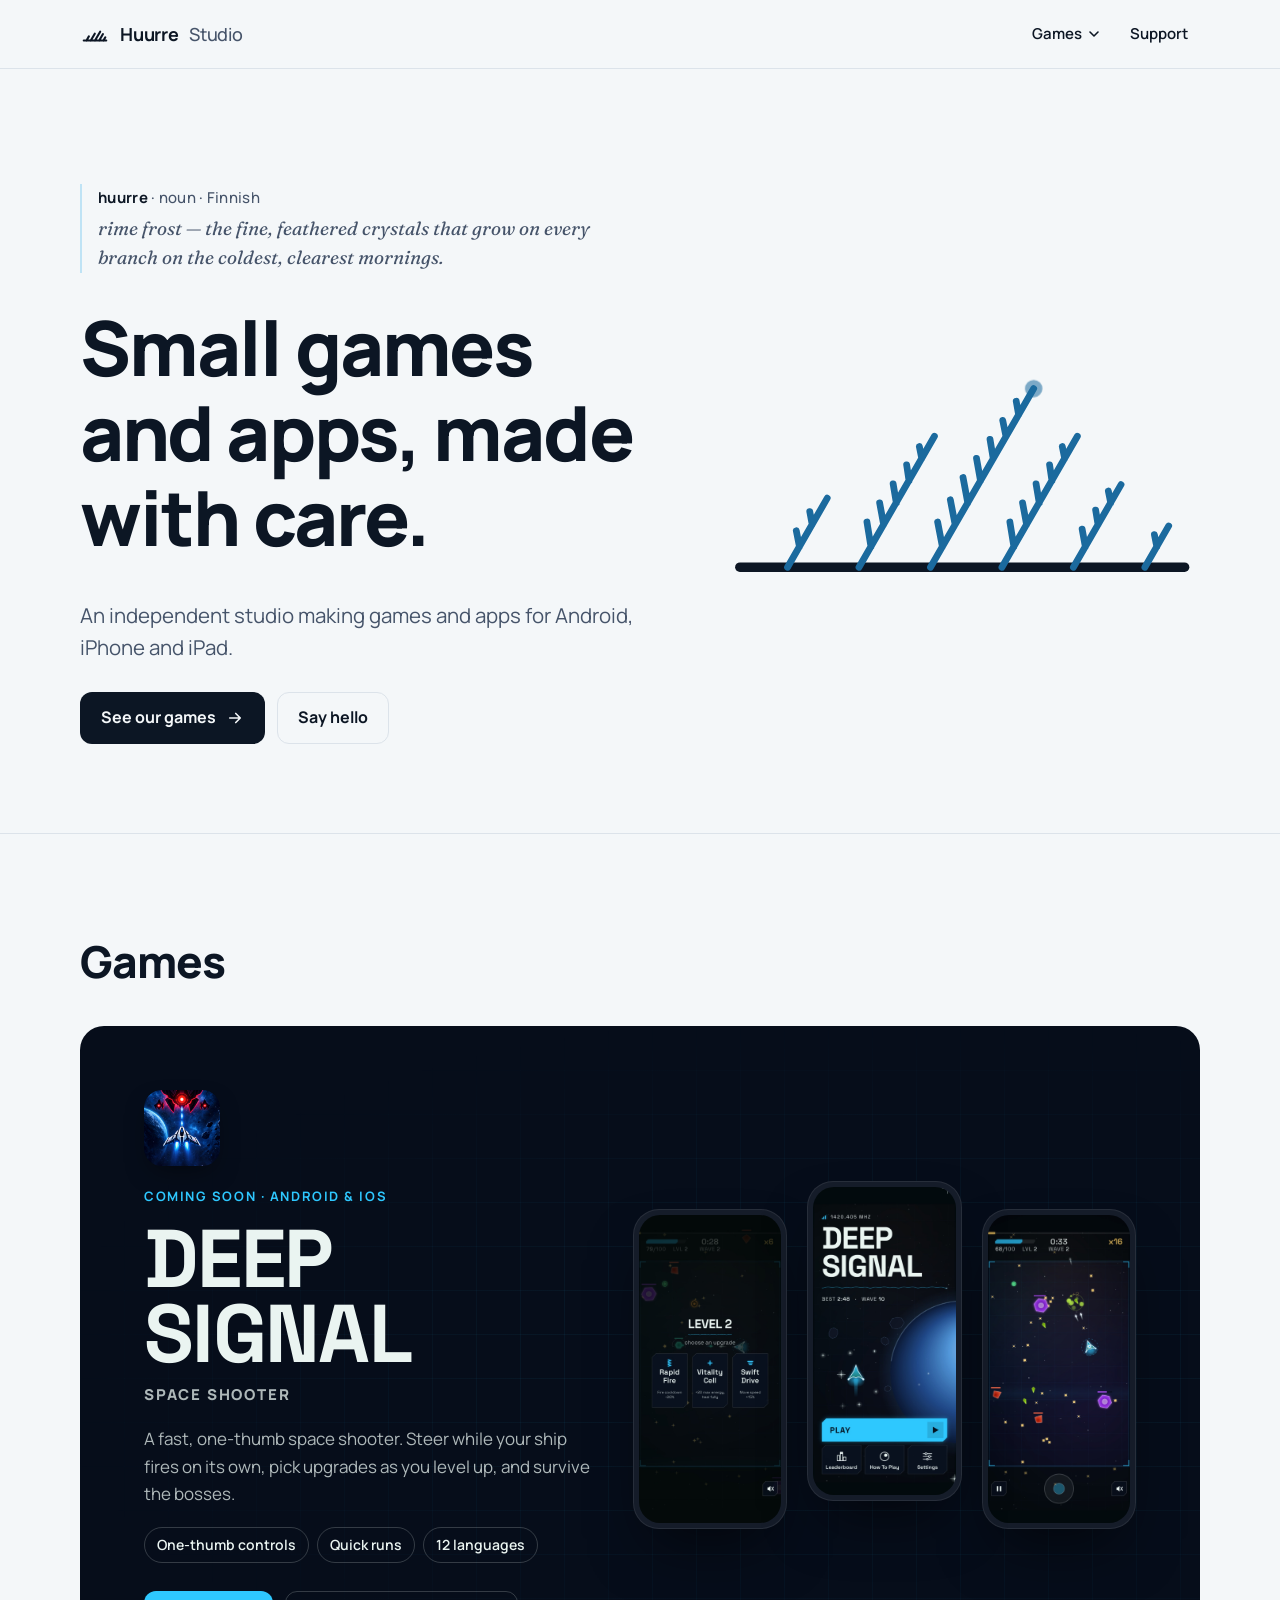
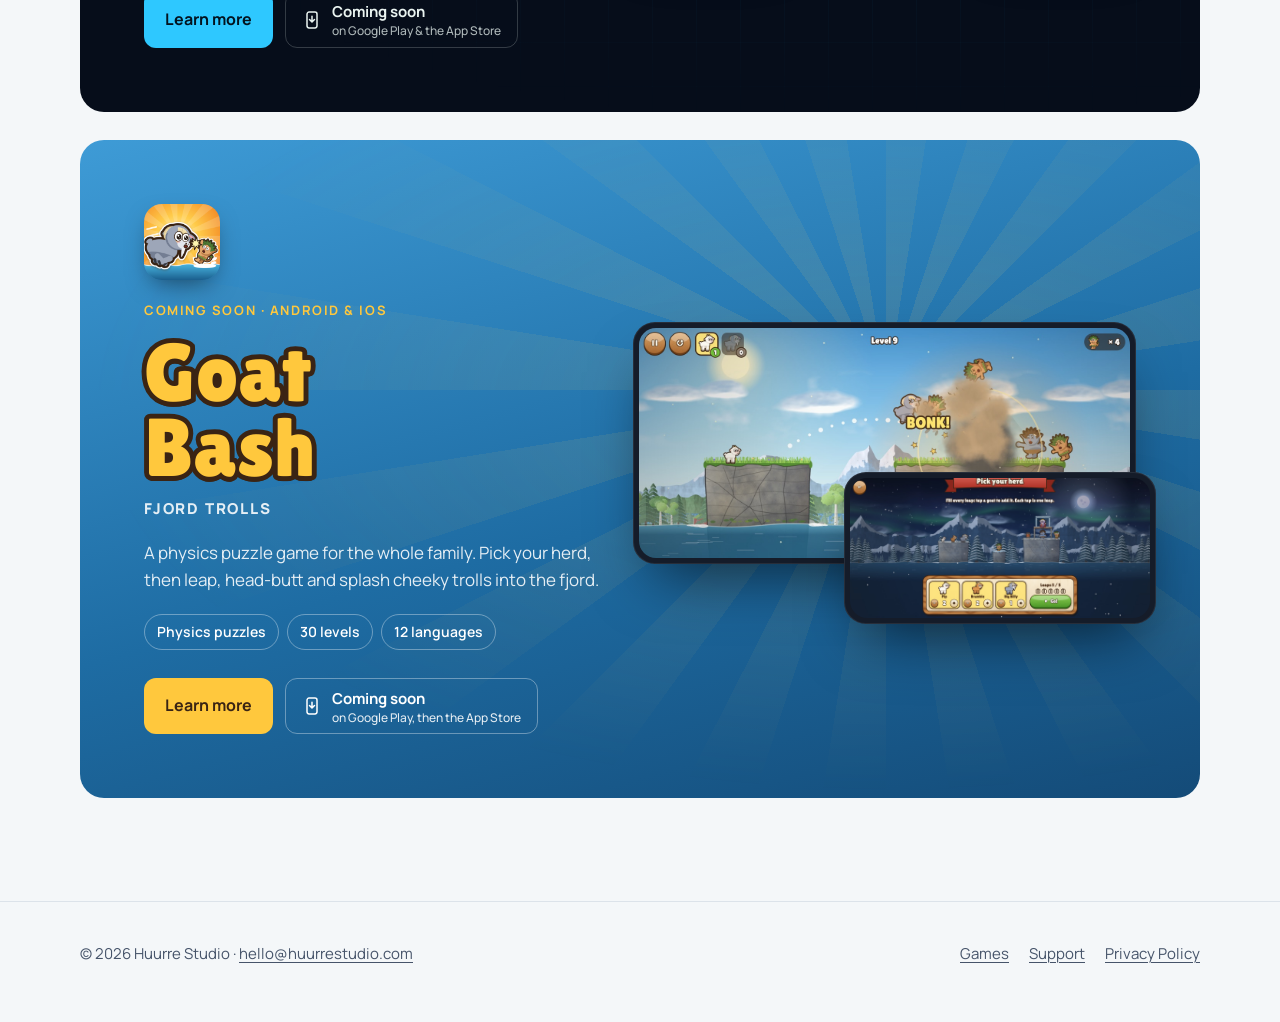
==== commit 3e4b61a5: "Website update" ====
--- a/index.html
+++ b/index.html
@@ -19,6 +19,7 @@
 <link rel="preconnect" href="https://fonts.gstatic.com" crossorigin>
 <link href="https://fonts.googleapis.com/css2?family=Fraunces:ital,opsz,wght@1,9..144,400&family=Lilita+One&family=Manrope:wght@400;500;600;700;800&family=Space+Grotesk:wght@700&display=swap" rel="stylesheet">
 <link rel="stylesheet" href="/assets/site.css">
+<script src="/assets/site.js" defer></script>
 </head><body>
 <a class="skip" href="#main">Skip to content</a>
 
@@ -29,9 +30,21 @@
       Huurre <span>Studio</span>
     </a>
     <nav class="nav" aria-label="Main">
-      <a href="/#games">Games</a>
+      <details class="menu">
+        <summary>Games <svg class="chev" viewBox="0 0 24 24" fill="none" stroke="currentColor" stroke-width="2.4" stroke-linecap="round" stroke-linejoin="round" aria-hidden="true"><path d="M6 9l6 6 6-6"/></svg></summary>
+        <ul class="menu-list">
+          <li><a href="/deep-signal/">
+            <img src="/assets/deep-signal/icon.png" width="256" height="256" alt="">
+            <span><strong>Deep Signal</strong><small>Space Shooter</small></span>
+          </a></li>
+          <li><a href="/goat-bash/">
+            <img src="/assets/goat-bash/icon.png" width="256" height="256" alt="">
+            <span><strong>Goat Bash</strong><small>Fjord Trolls</small></span>
+          </a></li>
+          <li class="menu-all"><a href="/#games">All games</a></li>
+        </ul>
+      </details>
       <a href="/support/">Support</a>
-      <a href="/privacy/">Privacy</a>
     </nav>
   </div>
 </header>
@@ -123,8 +136,7 @@
   <div class="wrap">
     <p style="margin:0">© 2026 Huurre Studio · <a href="mailto:hello@huurrestudio.com">hello@huurrestudio.com</a></p>
     <nav aria-label="Footer">
-      <a href="/deep-signal/">Deep Signal</a>
-      <a href="/goat-bash/">Goat Bash</a>
+      <a href="/#games">Games</a>
       <a href="/support/">Support</a>
       <a href="/privacy/">Privacy Policy</a>
     </nav>
--- a/assets/site.css
+++ b/assets/site.css
@@ -193,31 +193,80 @@
   mask-image: radial-gradient(ellipse at 72% 40%, #000 20%, transparent 70%);
 }
 
-/* game pages: details box, help links and the other games */
-.game-facts { display: grid; grid-template-columns: 1.4fr 1fr; gap: 20px; margin-top: 20px; align-items: start; }
-@media (max-width: 860px) { .game-facts { grid-template-columns: 1fr; } }
-.details { margin: 0; background: var(--surface); border: 1px solid var(--line); border-radius: var(--radius); padding: 8px 28px; }
+/* ---------- header Games menu (scales with any number of games) ---------- */
+.menu { position: relative; }
+.menu summary {
+  list-style: none; cursor: pointer; display: inline-flex; align-items: center; gap: 4px;
+  color: var(--ink); font-weight: 600; font-size: 15px; padding: 10px 12px; border-radius: 10px;
+}
+.menu summary::-webkit-details-marker { display: none; }
+.menu summary:hover, .menu[open] summary { background: var(--line); }
+.menu summary.is-current { color: var(--accent); }
+.menu .chev { width: 16px; height: 16px; transition: transform .15s; }
+.menu[open] .chev { transform: rotate(180deg); }
+.menu-list {
+  position: absolute; right: 0; top: calc(100% + 6px); z-index: 20; min-width: 260px; max-height: 70vh; overflow-y: auto;
+  list-style: none; margin: 0; padding: 8px; background: var(--surface); border: 1px solid var(--line); border-radius: 14px;
+  box-shadow: 0 18px 40px -12px rgba(12,22,36,.25);
+}
+.menu-list a { display: flex; align-items: center; gap: 12px; padding: 8px 10px; border-radius: 10px; color: var(--ink); text-decoration: none; }
+.menu-list a:hover { background: var(--bg); }
+.menu-list a[aria-current="page"] strong { color: var(--accent); }
+.menu-list img { width: 36px; height: 36px; border-radius: 9px; }
+.menu-list small { display: block; color: var(--ink-2); font-size: 13px; line-height: 1.3; }
+.menu-list strong { font-size: 15px; line-height: 1.3; }
+.menu-list .menu-all { border-top: 1px solid var(--line); margin-top: 6px; padding-top: 6px; }
+.menu-list .menu-all a { font-weight: 600; font-size: 15px; }
+@media (prefers-reduced-motion: reduce) { .menu .chev { transition: none; } }
+
+/* ---------- game pages: same calm layout as the home page ---------- */
+.game-hero { padding: clamp(32px, 5vw, 64px) 0 clamp(16px, 2vw, 24px); }
+.game-hero .wrap { grid-template-columns: 1.3fr 1fr; }
+.crumbs { font-size: 14px; color: var(--ink-2); margin-bottom: 22px; }
+.crumbs a { color: var(--ink-2); }
+.game-page-sub { margin: -6px 0 16px; font-weight: 800; font-size: 15px; letter-spacing: .12em; text-transform: uppercase; color: var(--accent); }
+.chips--plain li { border-color: var(--line); color: var(--ink); background: var(--surface); }
+.badge-soon--plain { border-color: var(--line); color: var(--ink); }
+.badge-soon--plain small { color: var(--ink-2); }
+.game-art {
+  position: relative; isolation: isolate; overflow: hidden; border-radius: 28px; aspect-ratio: 5 / 4;
+  display: grid; place-items: center; background: var(--g-bg); max-width: 460px; justify-self: end; width: 100%;
+}
+.game-art::before { content: ""; position: absolute; inset: 0; z-index: -1; }
+.game-art img { width: 46%; border-radius: 22%; box-shadow: 0 24px 50px -18px rgba(0,0,0,.6); }
+@media (max-width: 860px) { .game-hero .wrap { grid-template-columns: 1fr; } .game-art { order: -1; max-width: none; aspect-ratio: 2 / 1; } .game-art img { width: 30%; } }
+
+section.band { padding: clamp(36px, 5vw, 64px) 0; }
+section.band h2 { font-size: clamp(24px, 2.6vw, 30px); margin-bottom: 20px; }
+.wrap.narrow > * { max-width: 780px; }   /* left-aligned like the other sections, with a readable line length */
+.gallery {
+  list-style: none; margin: 0; display: flex; gap: 16px; overflow-x: auto; scroll-snap-type: x mandatory;
+  padding: 4px max(20px, calc((100% - var(--wrap)) / 2)) 16px; scroll-padding-inline: max(20px, calc((100% - var(--wrap)) / 2));
+}
+.gallery li { flex: none; scroll-snap-align: start; }
+.gallery img { height: clamp(240px, 32vw, 380px); width: auto; border-radius: 16px; border: 1px solid var(--line); box-shadow: 0 12px 28px -14px rgba(12,22,36,.35); }
+.gallery:focus-visible { outline-offset: -3px; }
+.details { margin: 20px 0 0; background: var(--surface); border: 1px solid var(--line); border-radius: var(--radius); padding: 8px 28px; }
 .details div { display: grid; grid-template-columns: 9em 1fr; gap: 12px; padding: 12px 0; border-bottom: 1px solid var(--line); }
 .details div:last-child { border-bottom: 0; }
 .details dt { font-weight: 700; }
 .details dd { margin: 0; color: var(--ink-2); }
-.help-links { display: flex; flex-direction: column; gap: 12px; }
-.help-links .btn { justify-content: center; }
-.h3 { font-size: 20px; font-weight: 700; letter-spacing: -0.01em; }
+@media (max-width: 480px) { .details { padding: 4px 18px; } .details div { grid-template-columns: 1fr; gap: 2px; } }
 .mini-games { display: flex; flex-wrap: wrap; gap: 16px; }
 .mini-game { display: flex; align-items: center; gap: 14px; padding: 14px 22px 14px 14px; background: var(--surface); border: 1px solid var(--line); border-radius: var(--radius); color: var(--ink); text-decoration: none; }
 .mini-game:hover { border-color: var(--ink-2); }
 .mini-game img { width: 56px; height: 56px; border-radius: 13px; }
 .mini-game small { display: block; color: var(--ink-2); font-size: 14px; }
 
-/* support and privacy: game switcher and per-game headings */
-.game-switch { display: flex; flex-wrap: wrap; gap: 10px; margin: 8px 0 8px; }
-.game-switch a { display: inline-flex; align-items: center; gap: 10px; padding: 8px 16px 8px 8px; border: 1px solid var(--line); border-radius: 999px; background: var(--surface); color: var(--ink); font-weight: 700; text-decoration: none; }
-.game-switch a:hover { border-color: var(--ink-2); }
-.game-switch img { width: 32px; height: 32px; border-radius: 8px; }
-.game-heading { display: flex; align-items: center; gap: 14px; }
-.game-heading img { width: 44px; height: 44px; border-radius: 11px; }
-.section-links { margin-top: 16px; font-size: 15px; color: var(--ink-2); }
+/* ---------- support ---------- */
+.contact-card { display: flex; flex-wrap: wrap; align-items: center; justify-content: space-between; gap: 16px 24px; background: var(--surface); border: 1px solid var(--line); border-radius: var(--radius); padding: 22px 24px; margin: 8px 0 8px; }
+.contact-card p { margin: 2px 0 0; color: var(--ink-2); font-size: 15px; }
+.link-list { list-style: none; padding: 0 !important; margin: 0; display: grid; grid-template-columns: repeat(auto-fill, minmax(240px, 1fr)); gap: 12px; }
+.link-list li { margin: 0 !important; }
+.link-list a { display: flex; align-items: center; justify-content: space-between; gap: 12px; padding: 16px 18px; background: var(--surface); border: 1px solid var(--line); border-radius: 12px; color: var(--ink); text-decoration: none; }
+.link-list a:hover { border-color: var(--ink-2); }
+.link-list small { display: block; color: var(--ink-2); font-size: 14px; }
+.link-list svg { width: 18px; height: 18px; flex: none; color: var(--ink-2); }
 
 /* ---------- principles ---------- */
 .grid-3 { display: grid; grid-template-columns: repeat(3, 1fr); gap: 20px; }
@@ -249,6 +298,7 @@
 .prose .meta { color: var(--ink-2); font-size: 15px; }
 .note { background: var(--surface); border: 1px solid var(--line); border-left: 3px solid var(--accent); border-radius: 10px; padding: 16px 18px; margin: 1.2em 0; }
 .table-scroll { overflow-x: auto; }
+.prose tbody th { white-space: nowrap; }
 
 /* FAQ */
 .faq details { border-bottom: 1px solid var(--line); }
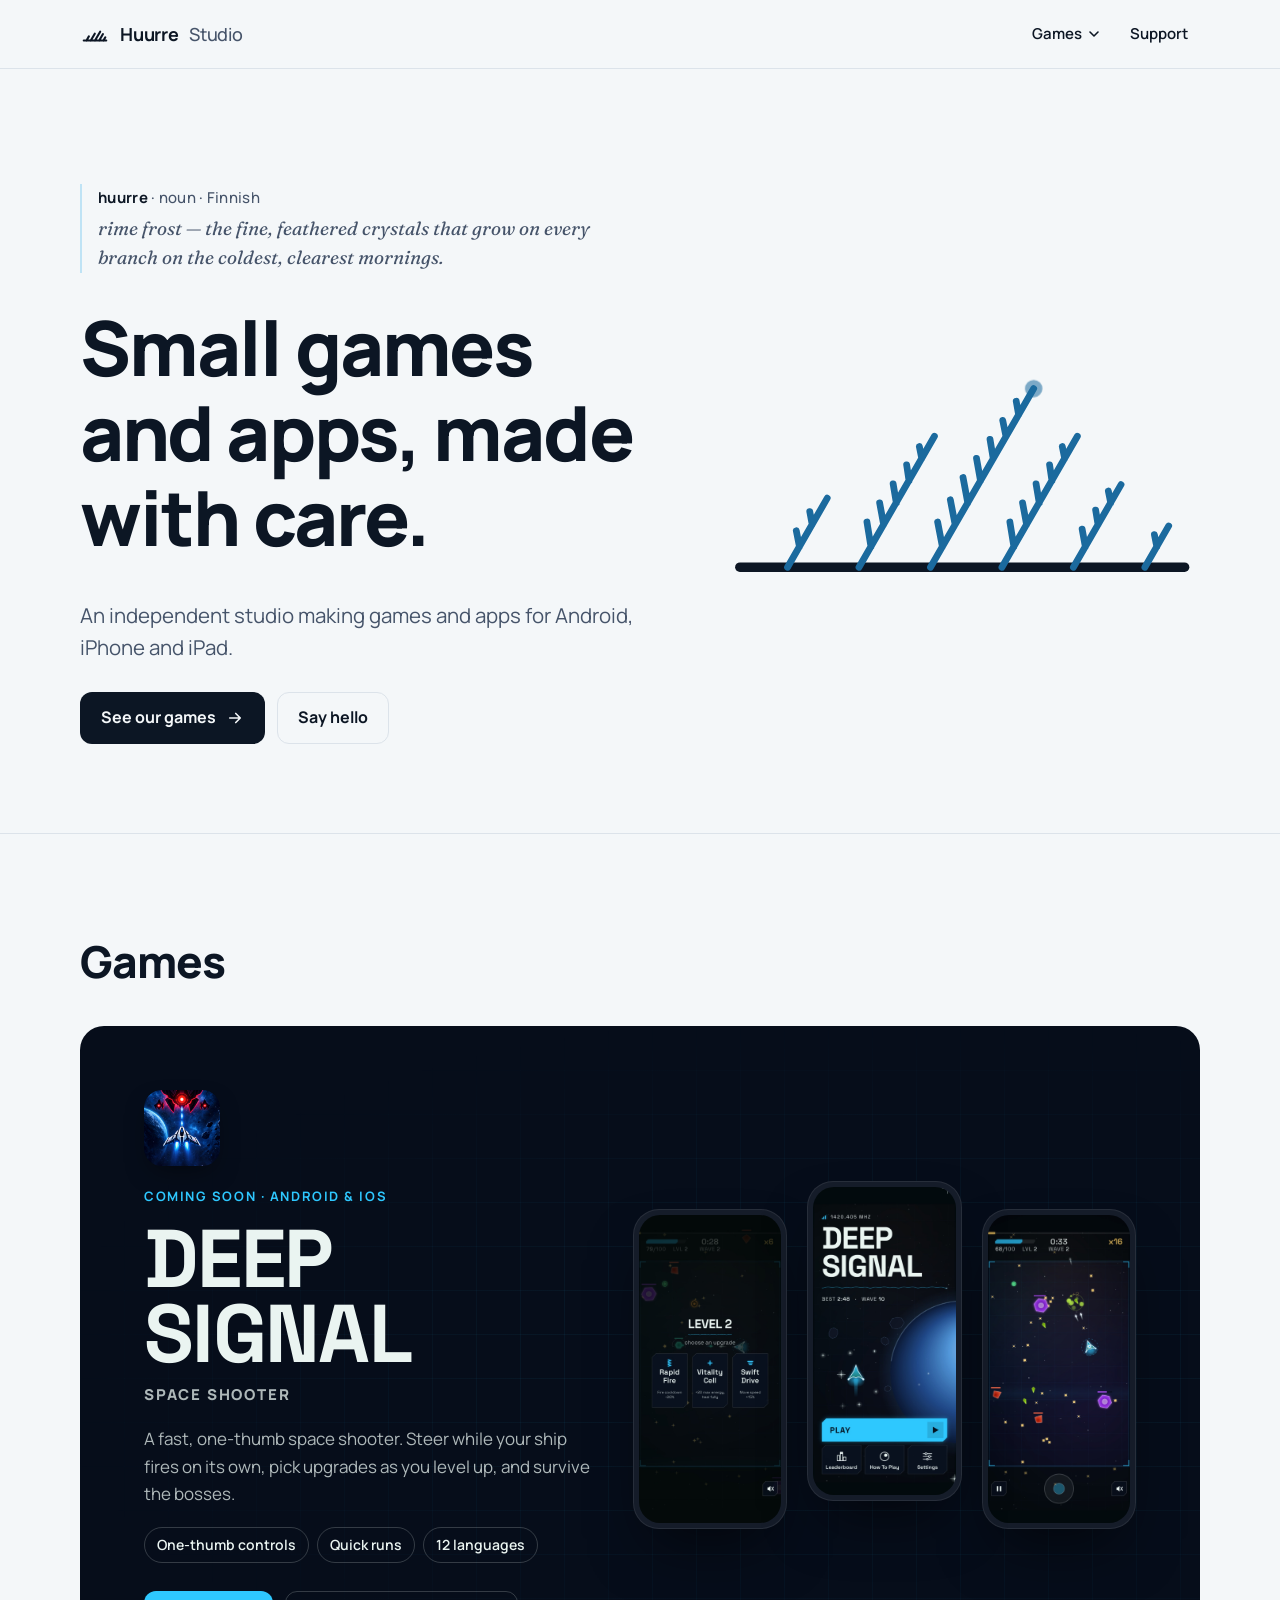
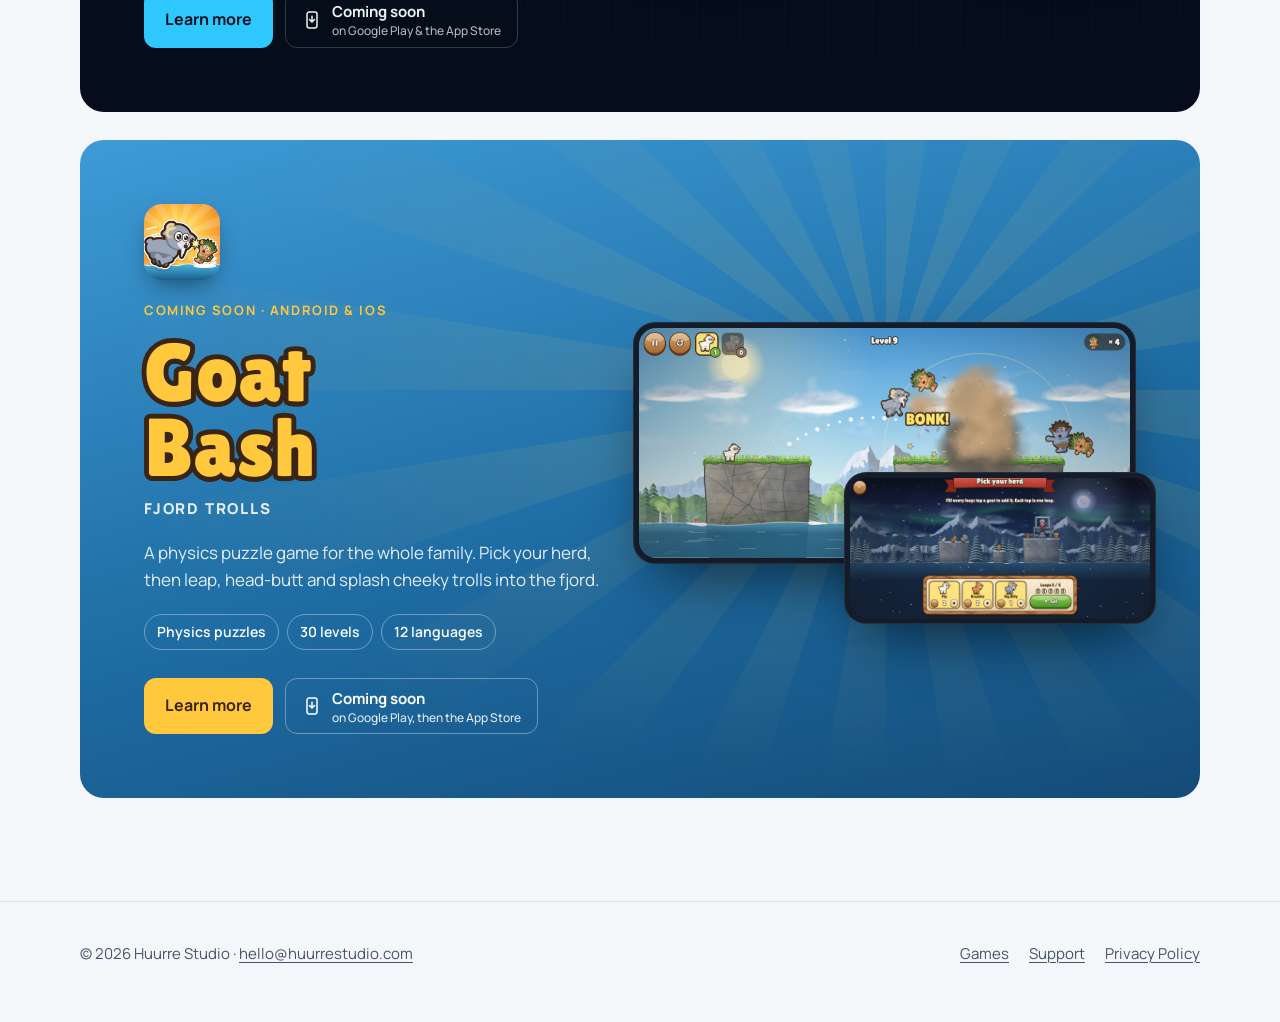
==== commit 63085274: "Website update" ====
--- a/index.html
+++ b/index.html
@@ -18,8 +18,8 @@
 <link rel="preconnect" href="https://fonts.googleapis.com">
 <link rel="preconnect" href="https://fonts.gstatic.com" crossorigin>
 <link href="https://fonts.googleapis.com/css2?family=Fraunces:ital,opsz,wght@1,9..144,400&family=Lilita+One&family=Manrope:wght@400;500;600;700;800&family=Space+Grotesk:wght@700&display=swap" rel="stylesheet">
-<link rel="stylesheet" href="/assets/site.css">
-<script src="/assets/site.js" defer></script>
+<link rel="stylesheet" href="/assets/site.css?v=5659ef0bb1">
+<script src="/assets/site.js?v=861329c727" defer></script>
 </head><body>
 <a class="skip" href="#main">Skip to content</a>
 
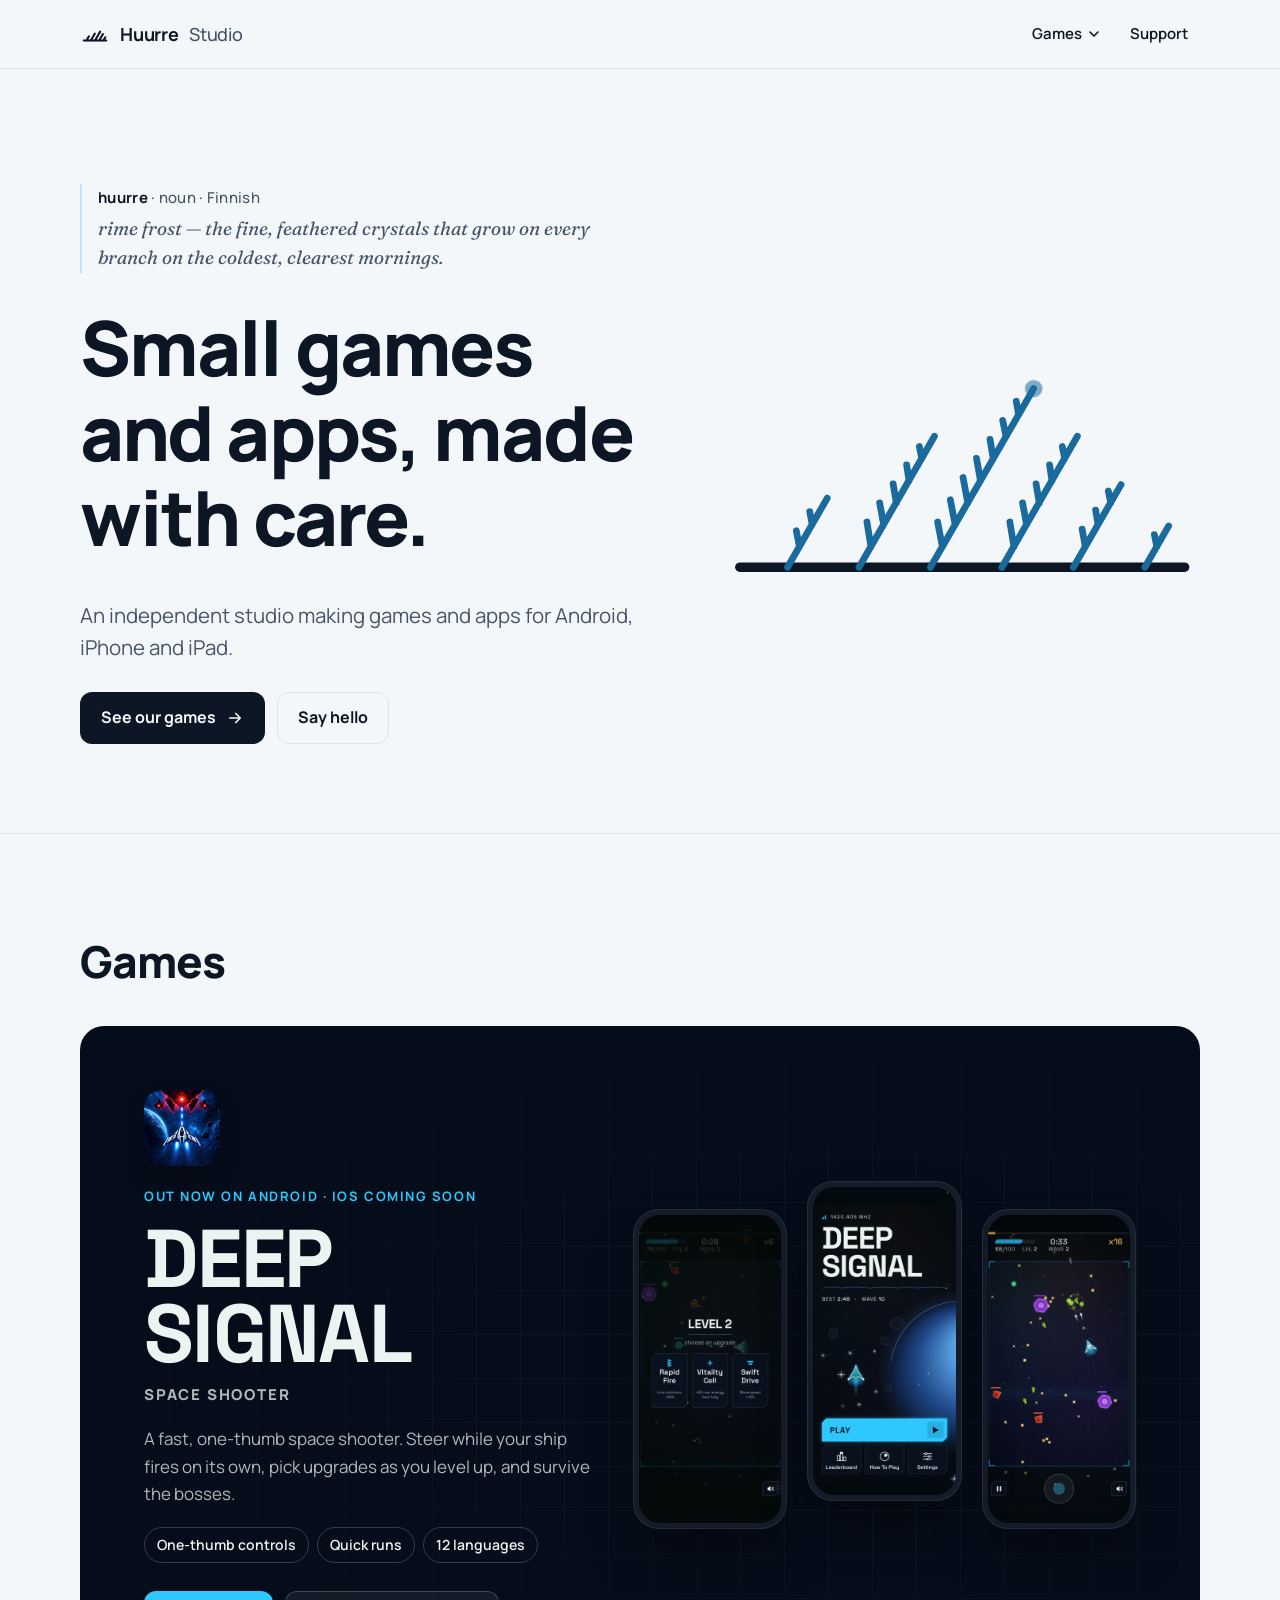
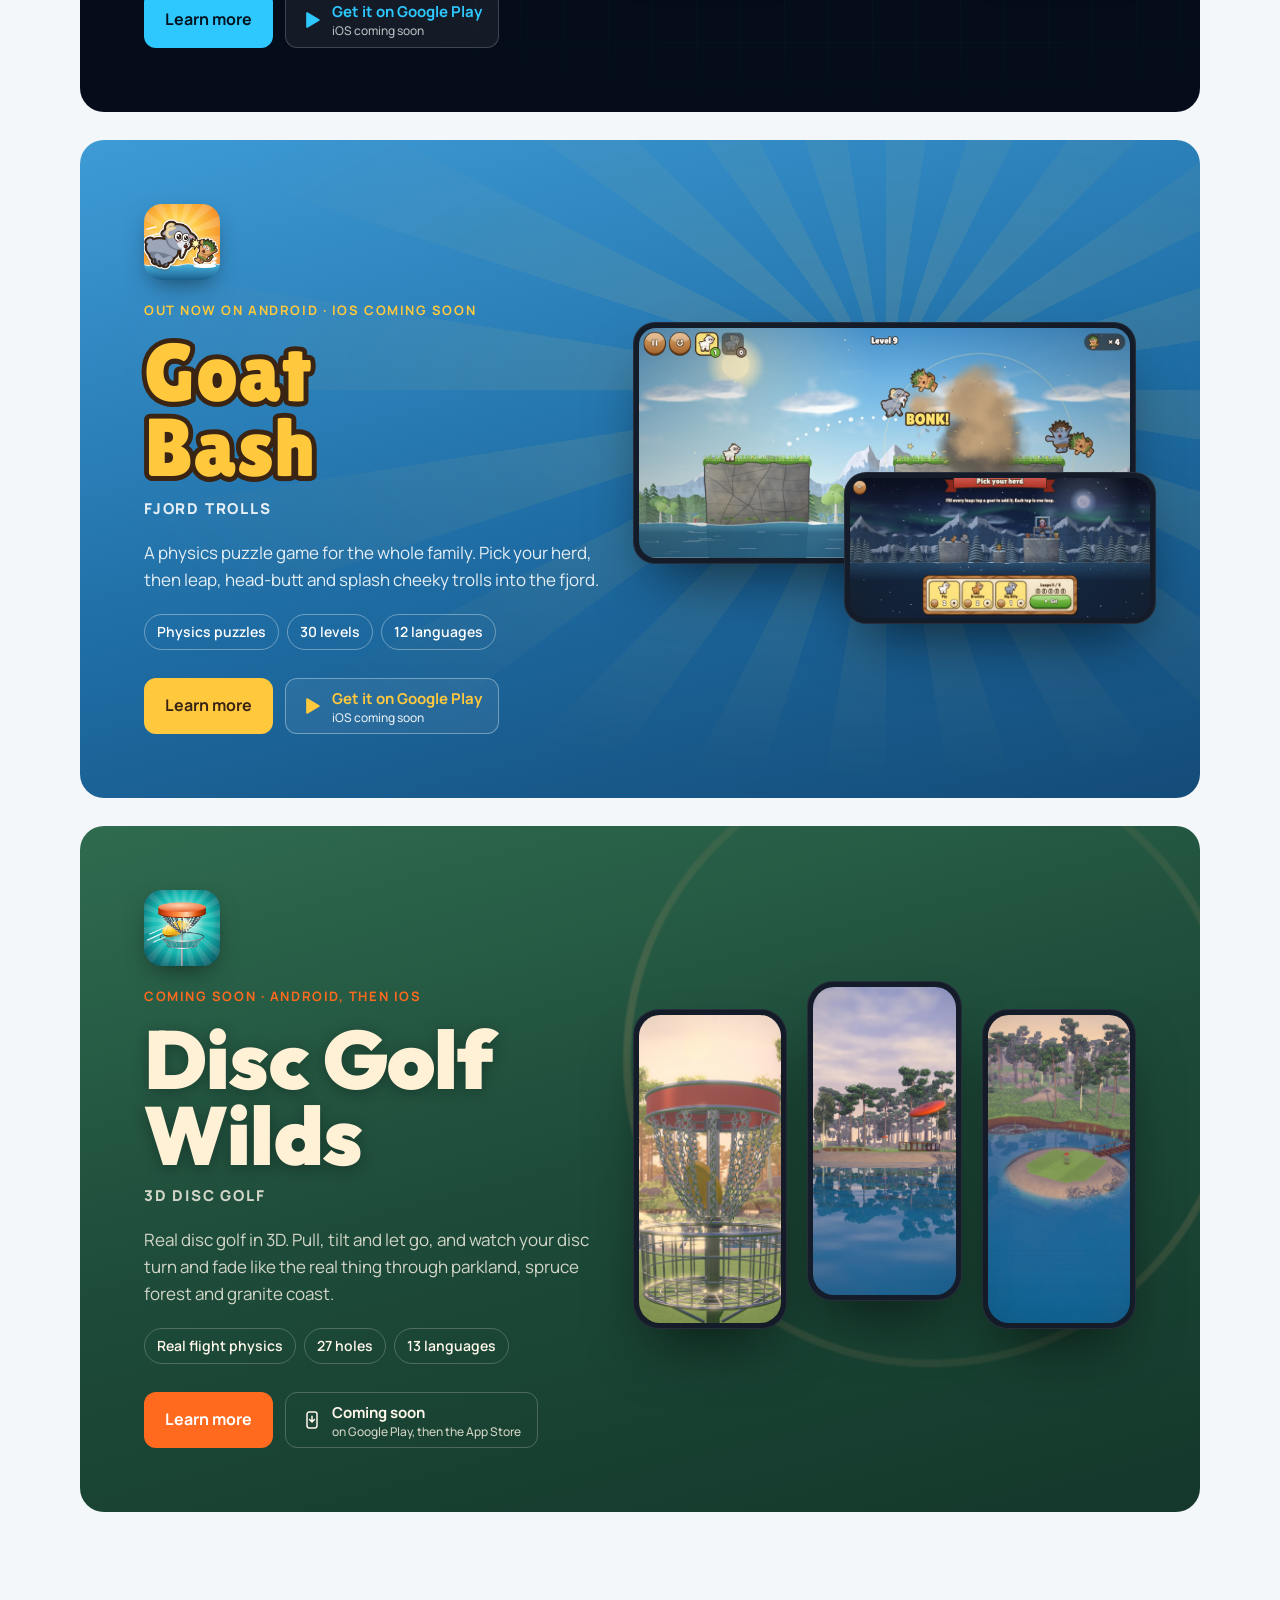
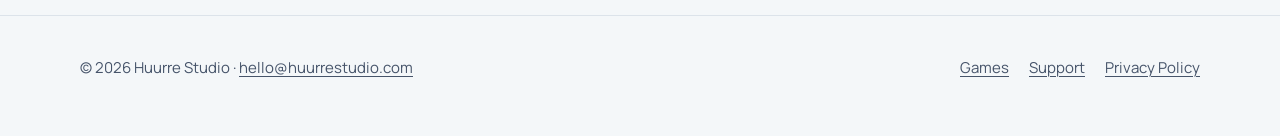
==== commit 50cc7888: "Add files via upload Add Disc Golf Wilds; Deep Signal and Goat Bash out on Android" ====
--- a/index.html
+++ b/index.html
@@ -17,8 +17,8 @@
 <link rel="apple-touch-icon" href="/apple-touch-icon.png">
 <link rel="preconnect" href="https://fonts.googleapis.com">
 <link rel="preconnect" href="https://fonts.gstatic.com" crossorigin>
-<link href="https://fonts.googleapis.com/css2?family=Fraunces:ital,opsz,wght@1,9..144,400&family=Lilita+One&family=Manrope:wght@400;500;600;700;800&family=Space+Grotesk:wght@700&display=swap" rel="stylesheet">
-<link rel="stylesheet" href="/assets/site.css?v=5659ef0bb1">
+<link href="https://fonts.googleapis.com/css2?family=Fraunces:ital,opsz,wght@1,9..144,400&family=Lilita+One&family=Manrope:wght@400;500;600;700;800&family=Outfit:wght@900&family=Space+Grotesk:wght@700&display=swap" rel="stylesheet">
+<link rel="stylesheet" href="/assets/site.css?v=d236c60b64">
 <script src="/assets/site.js?v=861329c727" defer></script>
 </head><body>
 <a class="skip" href="#main">Skip to content</a>
@@ -40,6 +40,10 @@
           <li><a href="/goat-bash/">
             <img src="/assets/goat-bash/icon.png" width="256" height="256" alt="">
             <span><strong>Goat Bash</strong><small>Fjord Trolls</small></span>
+          </a></li>
+          <li><a href="/disc-golf-wilds/">
+            <img src="/assets/disc-golf-wilds/icon.png" width="256" height="256" alt="">
+            <span><strong>Disc Golf Wilds</strong><small>3D Disc Golf</small></span>
           </a></li>
           <li class="menu-all"><a href="/#games">All games</a></li>
         </ul>
@@ -92,14 +96,14 @@
       <article class="game game--deep-signal" aria-labelledby="deep-signal-title">
         <div class="game-text">
           <img class="game-icon" src="/assets/deep-signal/icon.png" width="256" height="256" alt="">
-          <p class="eyebrow">Coming soon · Android &amp; iOS</p>
+          <p class="eyebrow">Out now on Android · iOS coming soon</p>
           <h3 id="deep-signal-title" class="game-title">Deep<br>Signal</h3>
           <p class="game-sub">Space Shooter</p>
           <p class="game-summary">A fast, one-thumb space shooter. Steer while your ship fires on its own, pick upgrades as you level up, and survive the bosses.</p>
           <ul class="chips" aria-label="Highlights"><li>One-thumb controls</li><li>Quick runs</li><li>12 languages</li></ul>
           <div class="btns">
             <a class="btn btn-primary" href="/deep-signal/">Learn more</a>
-            <span class="badge-soon" role="note"><svg viewBox="0 0 24 24" fill="none" stroke="currentColor" stroke-width="1.8" stroke-linecap="round" stroke-linejoin="round" aria-hidden="true"><rect x="6" y="2.5" width="12" height="19" rx="2.5"/><path d="M12 7.5v7M9 11.5l3 3 3-3"/></svg><span>Coming soon<small>on Google Play &amp; the App Store</small></span></span>
+            <a class="badge-soon badge-store" href="https://play.google.com/store/apps/details?id=com.huurrestudio.deepsignal" rel="noopener"><svg viewBox="0 0 24 24" fill="currentColor" aria-hidden="true"><path d="M5 3.6v16.8c0 .8.9 1.3 1.6.9l14.1-8.4c.7-.4.7-1.4 0-1.8L6.6 2.7C5.9 2.3 5 2.8 5 3.6z"/></svg><span>Get it on Google Play<small>iOS coming soon</small></span></a>
           </div>
         </div>
         <div class="shots shots--portrait">
@@ -112,19 +116,39 @@
       <article class="game game--goat-bash" aria-labelledby="goat-bash-title">
         <div class="game-text">
           <img class="game-icon" src="/assets/goat-bash/icon.png" width="256" height="256" alt="">
-          <p class="eyebrow">Coming soon · Android &amp; iOS</p>
+          <p class="eyebrow">Out now on Android · iOS coming soon</p>
           <h3 id="goat-bash-title" class="game-title">Goat<br>Bash</h3>
           <p class="game-sub">Fjord Trolls</p>
           <p class="game-summary">A physics puzzle game for the whole family. Pick your herd, then leap, head-butt and splash cheeky trolls into the fjord.</p>
           <ul class="chips" aria-label="Highlights"><li>Physics puzzles</li><li>30 levels</li><li>12 languages</li></ul>
           <div class="btns">
             <a class="btn btn-primary" href="/goat-bash/">Learn more</a>
-            <span class="badge-soon" role="note"><svg viewBox="0 0 24 24" fill="none" stroke="currentColor" stroke-width="1.8" stroke-linecap="round" stroke-linejoin="round" aria-hidden="true"><rect x="6" y="2.5" width="12" height="19" rx="2.5"/><path d="M12 7.5v7M9 11.5l3 3 3-3"/></svg><span>Coming soon<small>on Google Play, then the App Store</small></span></span>
+            <a class="badge-soon badge-store" href="https://play.google.com/store/apps/details?id=com.huurrestudio.goatbash" rel="noopener"><svg viewBox="0 0 24 24" fill="currentColor" aria-hidden="true"><path d="M5 3.6v16.8c0 .8.9 1.3 1.6.9l14.1-8.4c.7-.4.7-1.4 0-1.8L6.6 2.7C5.9 2.3 5 2.8 5 3.6z"/></svg><span>Get it on Google Play<small>iOS coming soon</small></span></a>
           </div>
         </div>
         <div class="shots shots--landscape">
           <div class="shot"><img src="/assets/goat-bash/action.jpg" width="1280" height="600" alt="Goat Bash gameplay: Big Billy head-butts a troll with a BONK!, a barrel of troll potion explodes and trolls fly towards the water."></div>
           <div class="shot"><img src="/assets/goat-bash/herd.jpg" width="1280" height="600" alt="The Pick your herd screen under the northern lights: two leaps for Pip, two for Bramble and one for Big Billy." loading="lazy"></div>
+        </div>
+      </article>
+
+      <article class="game game--disc-golf-wilds" aria-labelledby="disc-golf-wilds-title">
+        <div class="game-text">
+          <img class="game-icon" src="/assets/disc-golf-wilds/icon.png" width="256" height="256" alt="">
+          <p class="eyebrow">Coming soon · Android, then iOS</p>
+          <h3 id="disc-golf-wilds-title" class="game-title">Disc Golf<br>Wilds</h3>
+          <p class="game-sub">3D Disc Golf</p>
+          <p class="game-summary">Real disc golf in 3D. Pull, tilt and let go, and watch your disc turn and fade like the real thing through parkland, spruce forest and granite coast.</p>
+          <ul class="chips" aria-label="Highlights"><li>Real flight physics</li><li>27 holes</li><li>13 languages</li></ul>
+          <div class="btns">
+            <a class="btn btn-primary" href="/disc-golf-wilds/">Learn more</a>
+            <span class="badge-soon" role="note"><svg viewBox="0 0 24 24" fill="none" stroke="currentColor" stroke-width="1.8" stroke-linecap="round" stroke-linejoin="round" aria-hidden="true"><rect x="6" y="2.5" width="12" height="19" rx="2.5"/><path d="M12 7.5v7M9 11.5l3 3 3-3"/></svg><span>Coming soon<small>on Google Play, then the App Store</small></span></span>
+          </div>
+        </div>
+        <div class="shots shots--portrait">
+          <div class="shot"><img src="/assets/disc-golf-wilds/chains.jpg" width="720" height="1280" alt="Disc Golf Wilds: a gold disc caught in the chains of a basket, backlit by the sunset at Granite Bay."></div>
+          <div class="shot"><img src="/assets/disc-golf-wilds/water.jpg" width="720" height="1280" alt="Disc Golf Wilds: an orange disc flying low over a calm lake toward an island green, trees reflected in the water." loading="lazy"></div>
+          <div class="shot"><img src="/assets/disc-golf-wilds/island.jpg" width="720" height="1280" alt="Disc Golf Wilds: an aerial view of the island green on Granite Bay hole 3, a wooden bridge leading across the water." loading="lazy"></div>
         </div>
       </article>
       </div>
--- a/assets/site.css
+++ b/assets/site.css
@@ -160,6 +160,10 @@
 }
 .badge-soon svg { width: 20px; height: 20px; }
 .badge-soon small { display: block; font-weight: 500; font-size: 12px; color: var(--g-dim); line-height: 1.2; }
+/* once a game is out, the badge becomes a link to its store page */
+a.badge-store { text-decoration: none; background: rgba(255,255,255,.06); transition: background .15s, border-color .15s; }
+a.badge-store:hover { background: rgba(255,255,255,.12); border-color: var(--g-accent); color: var(--g-ink); }
+a.badge-store svg { color: var(--g-accent); }
 
 /* screenshots in device frames: three portrait phones, or two landscape phones overlapping */
 .shot { background: #151c29; padding: 6px; border-radius: 26px; box-shadow: 0 30px 60px -20px rgba(0,0,0,.6), 0 0 0 1px rgba(255,255,255,.08) inset; }
@@ -188,6 +192,13 @@
 .game--goat-bash { --g-bg: linear-gradient(165deg, #3E9BD6 0%, #1E6CA3 55%, #144B78 100%); --g-ink: #fff; --g-dim: rgba(255,255,255,.88);
   --g-accent: #FFC83D; --g-accent-ink: #3A2414; --g-line: rgba(255,255,255,.35); --g-title-font: "Lilita One", var(--font); --g-title: #FFC83D; }
 .game--goat-bash .game-title { font-weight: 400; letter-spacing: .01em; -webkit-text-stroke: .12em #3A2414; paint-order: stroke fill; text-shadow: 0 .06em 0 #3A2414; }
+.game--disc-golf-wilds { --g-bg: linear-gradient(165deg, #2F6B4F 0%, #1D4A39 50%, #14382B 100%); --g-ink: #FFF8EA; --g-dim: rgba(255,248,234,.8);
+  --g-accent: #FF6A1F; --g-accent-ink: #fff; --g-line: rgba(255,248,234,.22); --g-title-font: "Outfit", var(--font); --g-title: #FFF1D6; }
+.game--disc-golf-wilds .game-title { font-weight: 900; letter-spacing: -.01em; text-shadow: 0 .04em .18em rgba(0,0,0,.3); }
+.game--disc-golf-wilds::before { /* a faint flight line arcing behind the screenshots */
+  background-image: radial-gradient(circle at 76% 34%, transparent 0 31%, rgba(255,177,122,.16) 31.3% 31.8%, transparent 32.1%);
+  mask-image: radial-gradient(ellipse at 72% 40%, #000 25%, transparent 70%);
+}
 .game--goat-bash::before { /* soft sunburst behind the screenshots */
   background-image: repeating-conic-gradient(from 0deg at 72% 38%, rgba(255,214,110,.10) 0deg 9deg, transparent 9deg 18deg);
   mask-image: radial-gradient(ellipse at 72% 40%, #000 20%, transparent 70%);
@@ -228,6 +239,10 @@
 .chips--plain li { border-color: var(--line); color: var(--ink); background: var(--surface); }
 .badge-soon--plain { border-color: var(--line); color: var(--ink); }
 .badge-soon--plain small { color: var(--ink-2); }
+a.badge-store.badge-soon--plain { background: var(--frost); border-color: var(--frost); color: var(--frost-ink); }
+a.badge-store.badge-soon--plain small { color: var(--frost-ink); opacity: .75; }
+a.badge-store.badge-soon--plain svg { color: var(--frost-ink); }
+a.badge-store.badge-soon--plain:hover { filter: brightness(1.06); border-color: var(--accent); }
 .game-art {
   position: relative; isolation: isolate; overflow: hidden; border-radius: 28px; aspect-ratio: 5 / 4;
   display: grid; place-items: center; background: var(--g-bg); max-width: 460px; justify-self: end; width: 100%;
